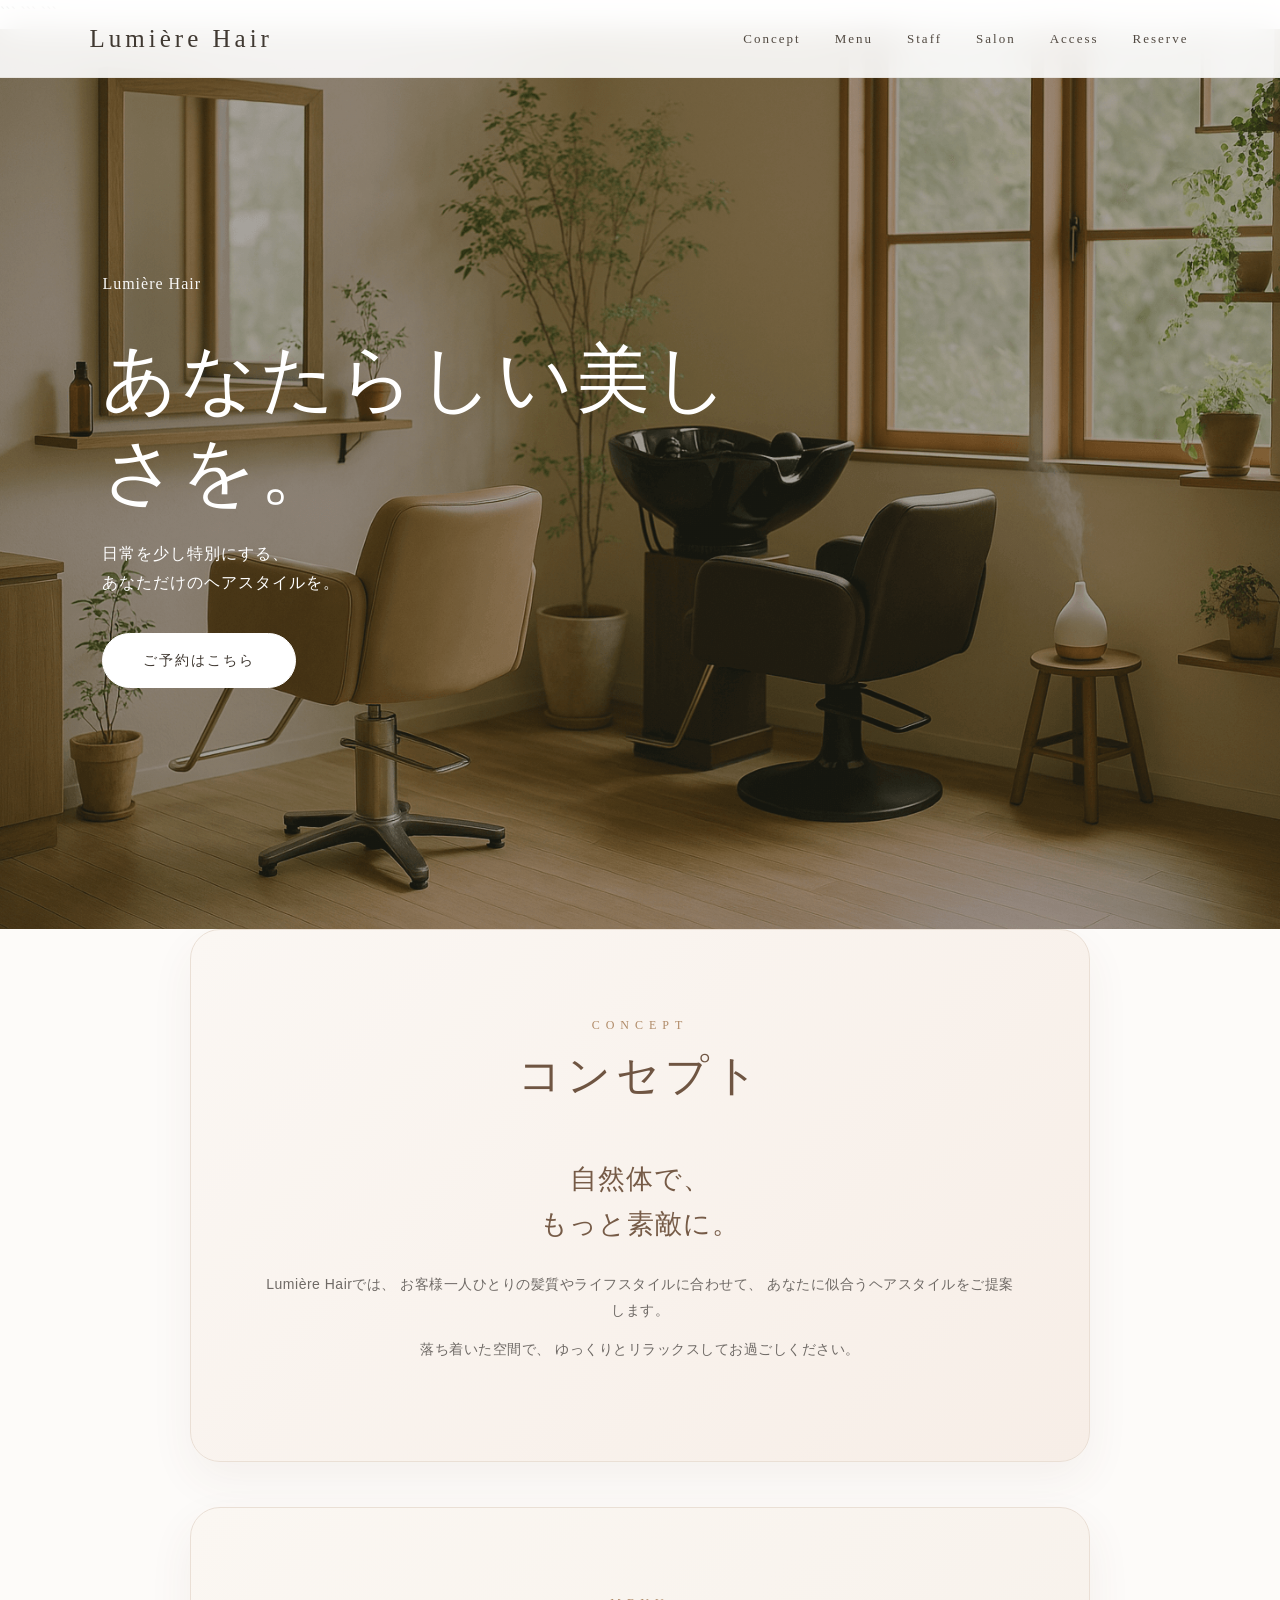
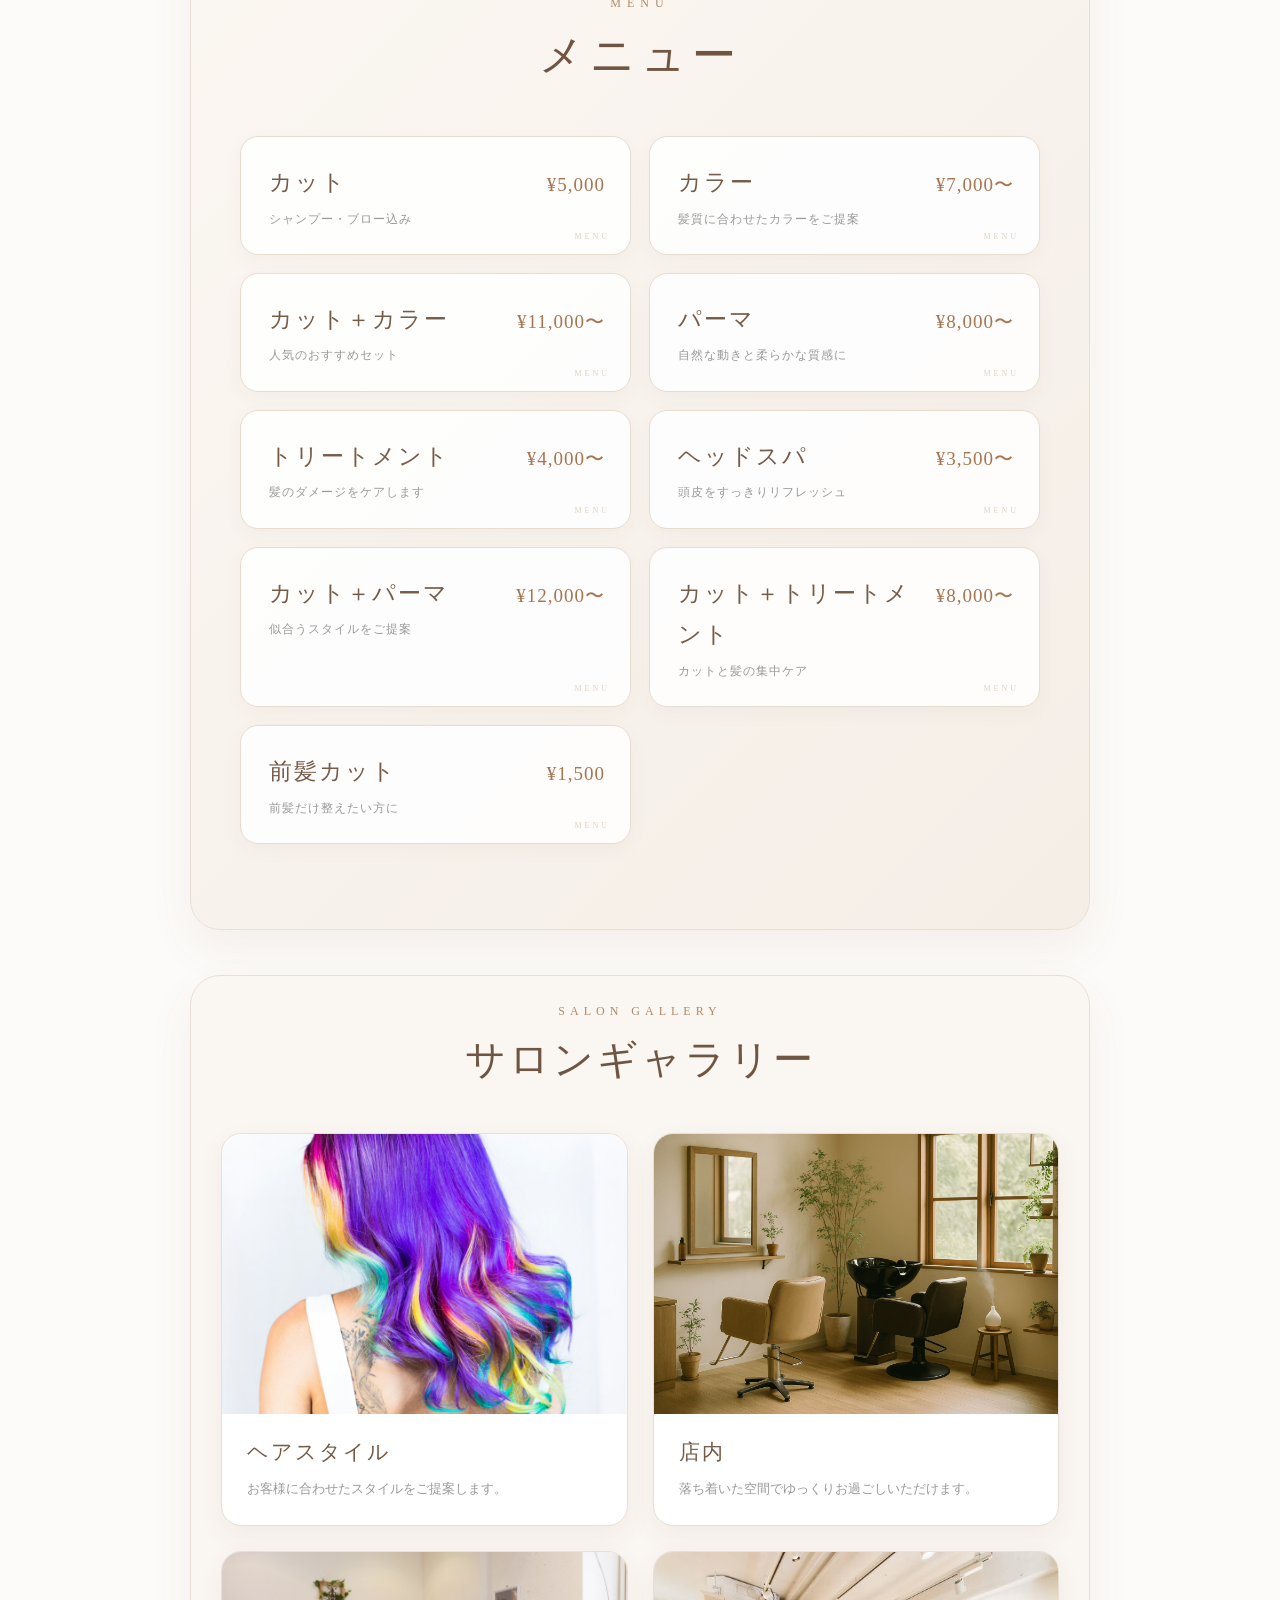
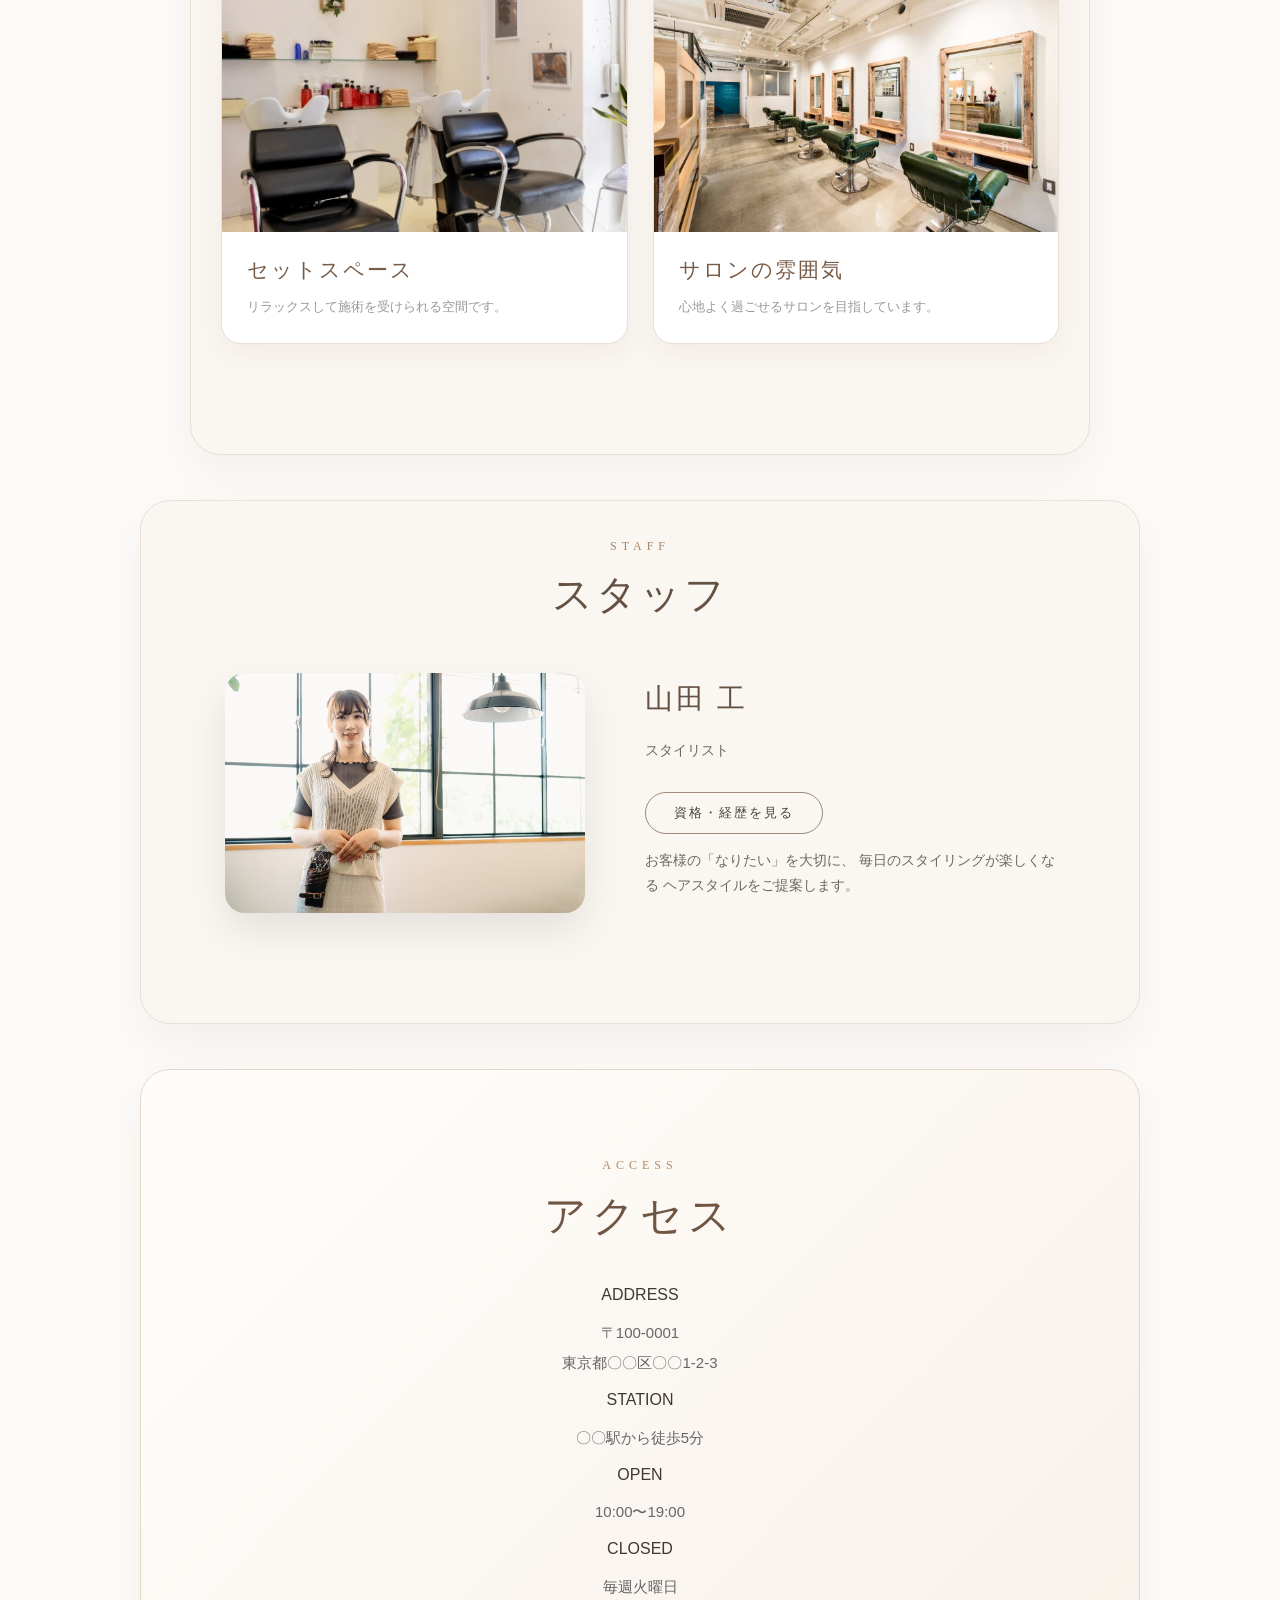
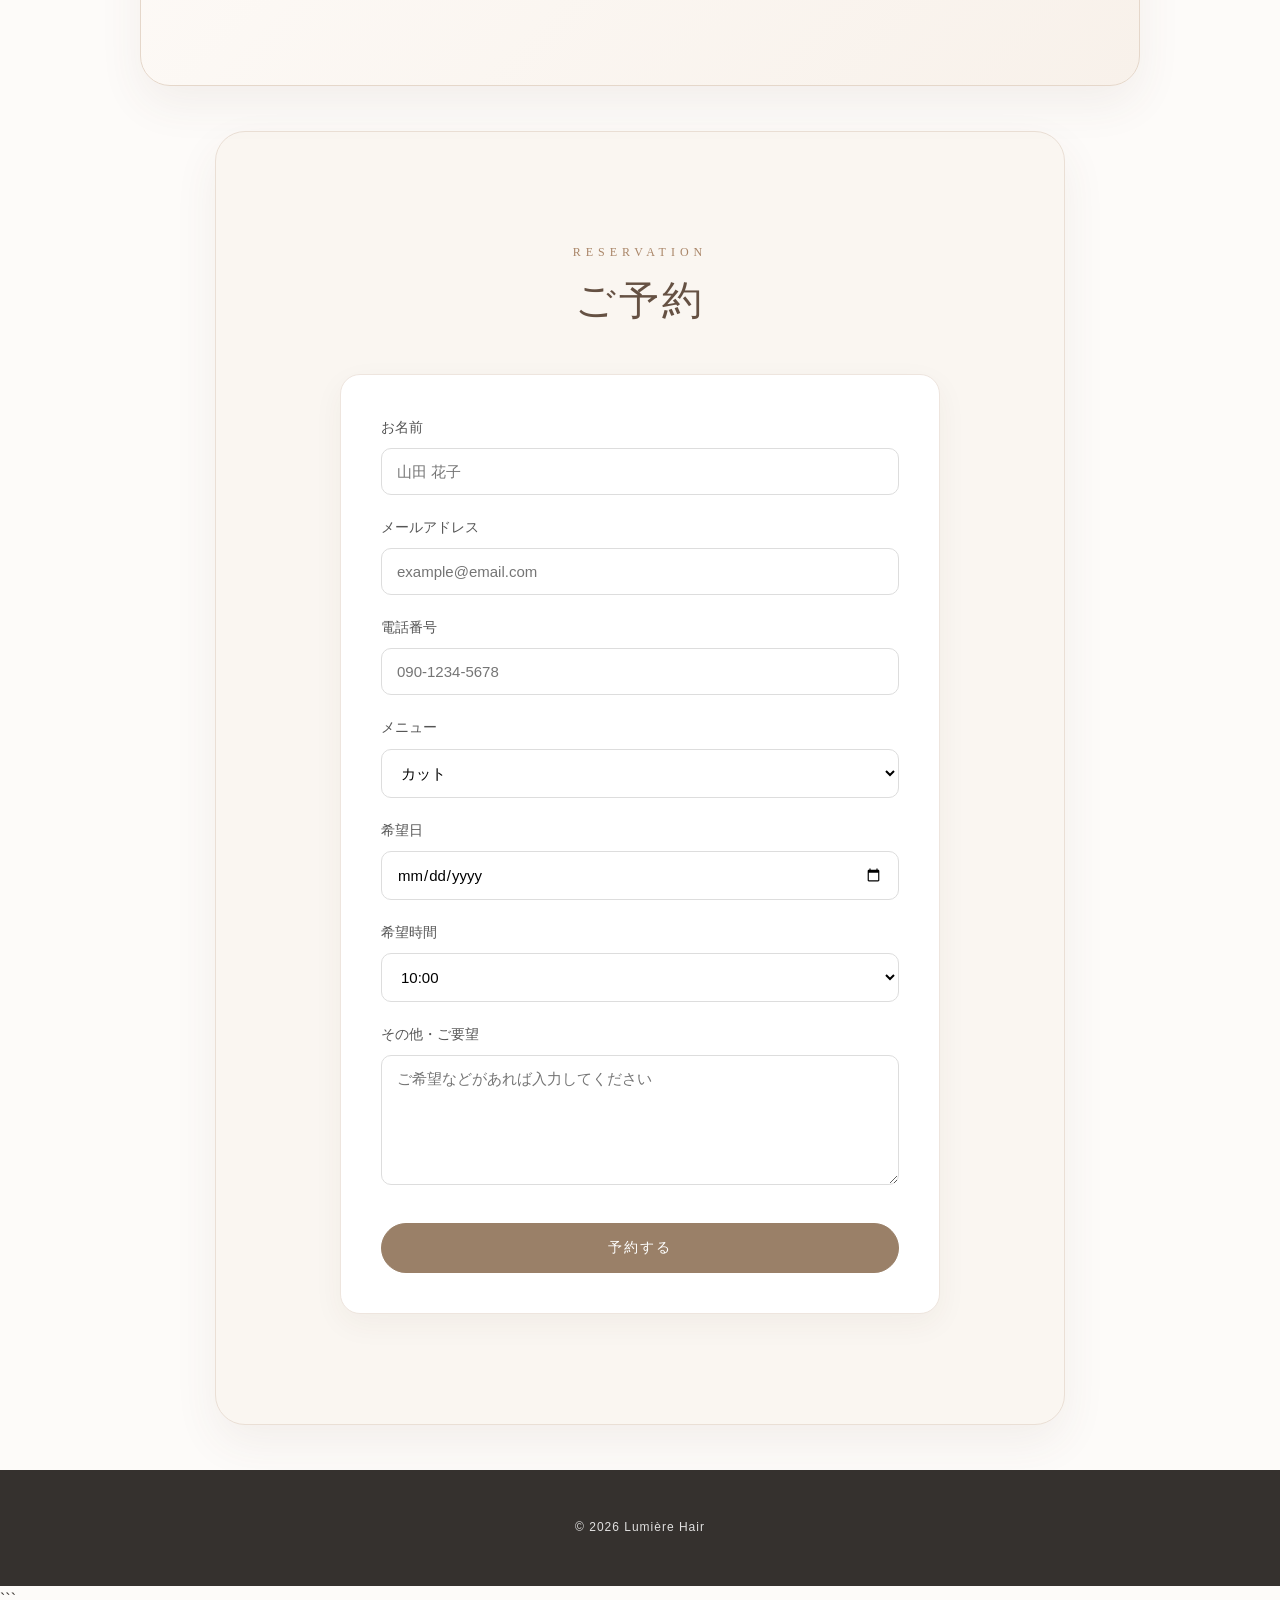
==== index.html @ 6dbfe3de "Add files via upload" ====
<!DOCTYPE html>

<html lang="ja">

<head>
    <meta charset="UTF-8">
    <meta name="viewport" content="width=device-width, initial-scale=1.0">

```
<title>Lumière Hair｜美容室</title>

<link rel="stylesheet" href="style.css">
```

</head>

<body>

```
<!-- =========================
     ヘッダー
========================= -->

<header>

    <div class="logo">
        Lumière Hair
    </div>

    <nav>
        <a href="#concept">Concept</a>
        <a href="#menu">Menu</a>
        <a href="#staff">Staff</a>
        <a href="#salon-gallery">Salon</a>
        <a href="#access">Access</a>
        <a href="#reserve">Reserve</a>
    </nav>

</header>


<!-- =========================
     トップ
========================= -->

<section class="hero">

    <div class="hero-text">

        <p class="hero-subtitle">
            Lumière Hair
        </p>

        <h1>
            あなたらしい美しさを。
        </h1>

        <p>
            日常を少し特別にする、<br>
            あなただけのヘアスタイルを。
        </p>

        <a href="#reserve" class="button">
            ご予約はこちら
        </a>

    </div>

</section>


<!-- =========================
     コンセプト
========================= -->

<section id="concept" class="section concept-section">

    <p class="sub-title">
        CONCEPT
    </p>

    <h2>
        コンセプト
    </h2>

    <div class="concept-text">

        <h3>
            自然体で、<br>
            もっと素敵に。
        </h3>

        <p>
            Lumière Hairでは、
            お客様一人ひとりの髪質やライフスタイルに合わせて、
            あなたに似合うヘアスタイルをご提案します。
        </p>

        <p>
            落ち着いた空間で、
            ゆっくりとリラックスしてお過ごしください。
        </p>

    </div>

</section>


<!-- =========================
     MENU
========================= -->

<section id="menu" class="section menu-section">

    <p class="sub-title">
        MENU
    </p>

    <h2>
        メニュー
    </h2>

    <div class="menu-list">

        <div class="menu-item">
            <h3>カット</h3>
            <p>シャンプー・ブロー込み</p>
            <strong>¥5,000</strong>
        </div>

        <div class="menu-item">
            <h3>カラー</h3>
            <p>髪質に合わせたカラーをご提案</p>
            <strong>¥7,000〜</strong>
        </div>

        <div class="menu-item">
            <h3>カット＋カラー</h3>
            <p>人気のおすすめセット</p>
            <strong>¥11,000〜</strong>
        </div>

        <div class="menu-item">
            <h3>パーマ</h3>
            <p>自然な動きと柔らかな質感に</p>
            <strong>¥8,000〜</strong>
        </div>

        <div class="menu-item">
            <h3>トリートメント</h3>
            <p>髪のダメージをケアします</p>
            <strong>¥4,000〜</strong>
        </div>

        <div class="menu-item">
            <h3>ヘッドスパ</h3>
            <p>頭皮をすっきりリフレッシュ</p>
            <strong>¥3,500〜</strong>
        </div>

        <div class="menu-item">
            <h3>カット＋パーマ</h3>
            <p>似合うスタイルをご提案</p>
            <strong>¥12,000〜</strong>
        </div>

        <div class="menu-item">
            <h3>カット＋トリートメント</h3>
            <p>カットと髪の集中ケア</p>
            <strong>¥8,000〜</strong>
        </div>

        <div class="menu-item">
            <h3>前髪カット</h3>
            <p>前髪だけ整えたい方に</p>
            <strong>¥1,500</strong>
        </div>

    </div>

</section>


<!-- =========================
     サロンギャラリー
========================= -->

<section id="salon-gallery" class="section salon-gallery">

    <p class="sub-title">
        SALON GALLERY
    </p>

    <h2>
        サロンギャラリー
    </h2>

    <div class="salon-gallery-list">

        <div class="salon-gallery-item">

            <img
                src="hairstyle.jpg"
                alt="ヘアスタイル"
            >

            <h3>
                ヘアスタイル
            </h3>

            <p>
                お客様に合わせたスタイルをご提案します。
            </p>

        </div>


        <div class="salon-gallery-item">

            <img
                src="salon.jpg"
                alt="美容室の店内"
            >

            <h3>
                店内
            </h3>

            <p>
                落ち着いた空間でゆっくりお過ごしいただけます。
            </p>

        </div>


        <div class="salon-gallery-item">

            <img
                src="setspace.jpg"
                alt="セットスペース"
            >

            <h3>
                セットスペース
            </h3>

            <p>
                リラックスして施術を受けられる空間です。
            </p>

        </div>


        <div class="salon-gallery-item">

            <img
                src="atmosphere.jpg"
                alt="サロンの雰囲気"
            >

            <h3>
                サロンの雰囲気
            </h3>

            <p>
                心地よく過ごせるサロンを目指しています。
            </p>

        </div>

    </div>

</section>


<!-- =========================
     スタッフ
========================= -->

<section id="staff" class="section">

    <p class="sub-title">
        STAFF
    </p>

    <h2>
        スタッフ
    </h2>

    <div class="staff">

        <div class="staff-image">

            <img
                src="staff.jpg"
                alt="スタイリスト 山田 工"
            >

        </div>


        <div class="staff-info">

            <h3>
                山田 工
            </h3>

            <p>
                スタイリスト
            </p>

            <button
                type="button"
                onclick="showStaff()"
            >
                資格・経歴を見る
            </button>

            <p
                id="staff-message"
                style="display: none;"
            >
                美容師免許　2018年取得<br>
                ヘアカラーリスト資格　2020年取得<br>
                ヘアケアマイスター　2021年取得
            </p>

            <p>
                お客様の「なりたい」を大切に、
                毎日のスタイリングが楽しくなる
                ヘアスタイルをご提案します。
            </p>

        </div>

    </div>

</section>


<!-- =========================
     ACCESS
========================= -->

<section id="access" class="section access">

    <p class="sub-title">
        ACCESS
    </p>

    <h2>
        アクセス
    </h2>

    <div class="access-info">

        <div class="access-item">

            <span>
                ADDRESS
            </span>

            <p>
                〒100-0001<br>
                東京都〇〇区〇〇1-2-3
            </p>

        </div>


        <div class="access-item">

            <span>
                STATION
            </span>

            <p>
                〇〇駅から徒歩5分
            </p>

        </div>


        <div class="access-item">

            <span>
                OPEN
            </span>

            <p>
                10:00〜19:00
            </p>

        </div>


        <div class="access-item">

            <span>
                CLOSED
            </span>

            <p>
                毎週火曜日
            </p>

        </div>

    </div>

</section>


<!-- =========================
     予約フォーム
========================= -->

<section id="reserve" class="section reserve">

    <p class="sub-title">
        RESERVATION
    </p>

    <h2>
        ご予約
    </h2>


  <form
    class="reservation-form"
    action="https://formspree.io/f/xnpnyenl"
    method="POST"
>
<input type="hidden" name="_next" value="http://127.0.0.1:5500/thanks.html">
        <label>
            お名前

            <input
                type="text"
                id="name"
                name="name"
                placeholder="山田 花子"
            >

        </label>


        <label>
            メールアドレス

            <input
                type="email"
                name="email"
                placeholder="example@email.com"
            >

        </label>


        <label>
            電話番号

            <input
                type="tel"
                name="tel"
                placeholder="090-1234-5678"
            >

        </label>


        <label>
            メニュー

            <select
                id="reservation-menu"
                name="menu"
            >

                <option>カット</option>
                <option>カラー</option>
                <option>カット＋カラー</option>
                <option>パーマ</option>
                <option>トリートメント</option>
                <option>ヘッドスパ</option>
                <option>カット＋パーマ</option>
                <option>カット＋トリートメント</option>
                <option>前髪カット</option>

            </select>

        </label>


        <label>
            希望日

            <input
                type="date"
                id="date"
                name="date"
            >

        </label>


        <label>
            希望時間

            <select name="time">

                <option>10:00</option>
                <option>11:00</option>
                <option>12:00</option>
                <option>13:00</option>
                <option>14:00</option>
                <option>15:00</option>
                <option>16:00</option>
                <option>17:00</option>
                <option>18:00</option>

            </select>

        </label>


        <label>
            その他・ご要望

            <textarea
                name="message"
                placeholder="ご希望などがあれば入力してください"
            ></textarea>

        </label>


       <button type="submit">
    予約する
</button>
    </form>

</section>


<!-- =========================
     フッター
========================= -->

<footer>

    <p>
        © 2026 Lumière Hair
    </p>

</footer>


<!-- =========================
     JavaScript
========================= -->

<script>

    
    }


    function showStaff() {

        document.getElementById("staff-message").style.display = "block";

    }

</script>
```

</body>
</html>
---- style.css ----
/* =========================
   全体
========================= */

* {
    box-sizing: border-box;
}

html {
    scroll-behavior: smooth;
}

body {
    margin: 0;
    font-family: "Noto Sans JP", sans-serif;
    color: #3f3935;
    background: #fdfbf9;
    line-height: 1.8;
}

img {
    max-width: 100%;
}

a {
    color: inherit;
}


/* =========================
   ヘッダー
========================= */

header {
    position: fixed;
    top: 0;
    left: 0;
    width: 100%;
    height: 78px;
    display: flex;
    justify-content: space-between;
    align-items: center;
    padding: 0 7%;
    background: rgba(255, 255, 255, 0.90);
    backdrop-filter: blur(16px);
    -webkit-backdrop-filter: blur(16px);
    border-bottom: 1px solid rgba(120, 90, 60, 0.08);
    z-index: 100;
    transition: background 0.3s ease;
}

.logo {
    font-family: serif;
    font-size: 25px;
    letter-spacing: 4px;
    color: #403932;
}

nav {
    display: flex;
    align-items: center;
    gap: 30px;
    position: absolute;
    right: 7%;
    top: 50%;
    transform: translateY(-50%);
    white-space: nowrap;
}

nav a {
    position: relative;
    padding: 8px 2px;
    color: #514941;
    text-decoration: none;
    font-family: serif;
    font-size: 13px;
    letter-spacing: 2px;
    transition: color 0.3s ease, transform 0.3s ease;
}

nav a::after {
    content: "";
    position: absolute;
    left: 50%;
    bottom: 0;
    width: 0;
    height: 1px;
    background: #b08b68;
    transform: translateX(-50%);
    transition: width 0.3s ease;
}

nav a:hover {
    color: #a87550;
}

nav a:hover::after {
    width: 100%;
}


/* =========================
   トップ
========================= */

.hero {
    position: relative;
    min-height: 100vh;
    display: flex;
    align-items: center;
    padding: 0 8%;
    background:
        linear-gradient(
            rgba(40, 35, 30, 0.40),
            rgba(40, 35, 30, 0.40)
        ),
        url("salon.jpg") center / cover no-repeat;
}

.hero-text {
    position: relative;
    z-index: 2;
    max-width: 680px;
    color: #fff;
    animation: heroFade 1.2s ease both;
}

.hero-subtitle {
    margin: 0 0 18px;
    color: #fff;
    font-family: serif;
    font-size: 25px;
    letter-spacing: 8px;
    opacity: 0.95;
}

.hero-text h1 {
    margin: 0 0 22px;
    color: #fff;
    font-family: serif;
    font-size: clamp(42px, 6vw, 74px);
    font-weight: normal;
    line-height: 1.25;
    letter-spacing: 3px;
}

.hero-text p {
    margin: 0 0 35px;
    color: #fff;
    font-size: 16px;
    letter-spacing: 1px;
}


/* =========================
   トップ表示アニメーション
========================= */

@keyframes heroFade {
    from {
        opacity: 0;
        transform: translateY(25px);
    }
    to {
        opacity: 1;
        transform: translateY(0);
    }
}


/* =========================
   ボタン
========================= */

.button {
    display: inline-block;
    padding: 14px 40px;
    background: #fff;
    color: #403932;
    border: 1px solid #fff;
    border-radius: 50px;
    text-decoration: none;
    font-size: 14px;
    letter-spacing: 2px;
    transition: background 0.3s ease, color 0.3s ease, transform 0.3s ease, box-shadow 0.3s ease;
}

.button:hover {
    background: transparent;
    color: #fff;
    transform: translateY(-3px);
    box-shadow: 0 10px 25px rgba(0, 0, 0, 0.12);
}


/* =========================
   セクション共通
========================= */

.section {
    width: calc(100% - 80px);
    max-width: 1000px;
    margin: 0 auto;
    padding: 110px 30px;
    text-align: center;
}

.sub-title {
    margin: 0 0 9px;
    color: #a98567;
    font-family: serif;
    font-size: 12px;
    letter-spacing: 5px;
    text-transform: uppercase;
}

.section h2 {
    margin: 0 0 40px;
    color: #655143;
    font-family: serif;
    font-size: 40px;
    font-weight: normal;
    letter-spacing: 3px;
    line-height: 1.4;
}


/* =========================
   コンセプト
========================= */

.concept-section {
    max-width: 900px;
    padding: 85px 50px;
    margin-bottom: 45px;
    background: linear-gradient(135deg, #fbf7f3, #f7eee7);
    border: 1px solid #eadfd5;
    border-radius: 30px;
    box-shadow: 0 18px 45px rgba(100, 75, 50, 0.06);
}

.concept-section .sub-title {
    color: #b08b68;
    font-size: 12px;
    letter-spacing: 6px;
    margin-bottom: 10px;
}

.concept-section h2 {
    margin: 0 0 50px;
    color: #6f5542;
    font-family: serif;
    font-size: 43px;
    font-weight: normal;
    letter-spacing: 5px;
}

.concept-text {
    max-width: 760px;
    margin: 0 auto;
    text-align: center;
}

.concept-text h3 {
    margin: 0 0 24px;
    color: #765b47;
    font-family: serif;
    font-size: 27px;
    font-weight: normal;
    letter-spacing: 1px;
    line-height: 1.7;
}

.concept-text p {
    margin: 0 0 14px;
    color: #6f6a66;
    font-size: 14px;
    letter-spacing: 0.5px;
}


/* =========================
   MENU
========================= */

.menu-section {
    max-width: 900px;
    padding: 85px 45px;
    margin-bottom: 45px;
    background: linear-gradient(135deg, #fbf7f2, #f5eee7);
    border: 1px solid #eadfd5;
    border-radius: 30px;
    box-shadow: 0 18px 45px rgba(100, 75, 50, 0.07);
}

.menu-section .sub-title {
    color: #b08b68;
    font-size: 12px;
    letter-spacing: 6px;
    margin-bottom: 10px;
}

.menu-section h2 {
    margin: 0 0 50px;
    color: #6f5542;
    font-family: serif;
    font-size: 44px;
    font-weight: normal;
    letter-spacing: 6px;
}


/* =========================
   MENU一覧（共通 2列構成）
========================= */

.menu-list {
    max-width: 800px;
    margin: 0 auto;
    display: grid;
    grid-template-columns: repeat(2, 1fr);
    gap: 18px;
}


/* =========================
   MENUカード（共通配置）
========================= */

.menu-item {
    position: relative;
    min-height: 110px;
    padding: 25px 105px 24px 28px;
    background: rgba(255, 255, 255, 0.88);
    border: 1px solid #e8dbcf;
    border-radius: 18px;
    overflow: hidden;
    text-align: left;
    box-shadow: 0 6px 20px rgba(100, 75, 50, 0.04);
    transition: transform 0.35s ease, box-shadow 0.35s ease, border-color 0.35s ease;
}

.menu-item::before {
    content: "";
    position: absolute;
    left: 0;
    top: 0;
    width: 4px;
    height: 100%;
    background: #c29a6c;
    transform: scaleY(0);
    transform-origin: bottom;
    transition: transform 0.35s ease;
}

.menu-item::after {
    content: "MENU";
    position: absolute;
    right: 20px;
    bottom: 10px;
    color: #cbb6a2;
    font-family: serif;
    font-size: 8px;
    letter-spacing: 3px;
    opacity: 0.6;
}

.menu-item:hover {
    transform: translateY(-5px);
    border-color: #d6b897;
    box-shadow: 0 15px 35px rgba(100, 75, 50, 0.11);
}

.menu-item:hover::before {
    transform: scaleY(1);
}

.menu-item h3 {
    margin: 0 0 5px;
    color: #765b47;
    font-family: serif;
    font-size: 23px;
    font-weight: normal;
    letter-spacing: 2px;
}

.menu-item p {
    margin: 0;
    color: #999;
    font-size: 12px;
    letter-spacing: 1px;
}

.menu-item strong {
    position: absolute;
    right: 25px;
    top: 31px;
    color: #a87550;
    font-family: serif;
    font-size: 19px;
    font-weight: normal;
    letter-spacing: 1px;
}


/* =========================
   スタッフ
========================= */

#staff {
    padding-top: 35px;
    margin-bottom: 45px;
    background: #faf6f1;
    border: 1px solid #eadfd5;
    border-radius: 30px;
    box-shadow: 0 18px 45px rgba(100, 75, 50, 0.07);
}

.staff {
    display: flex;
    align-items: center;
    gap: 60px;
    max-width: 900px;
    margin: 50px auto 0;
    padding: 0 35px;
    text-align: left;
}

.staff-image {
    width: 360px;
    flex-shrink: 0;
    overflow: hidden;
    background: #f5f2ef;
    border-radius: 20px;
    box-shadow: 0 18px 40px rgba(0, 0, 0, 0.09);
}

.staff-image img {
    display: block;
    width: 100%;
    height: auto;
    transition: transform 0.6s ease;
}

.staff-image:hover img {
    transform: scale(1.05);
}

.staff-info {
    flex: 1;
}

.staff-info h3 {
    margin: 0 0 10px;
    color: #655143;
    font-family: serif;
    font-size: 28px;
    font-weight: normal;
    letter-spacing: 3px;
}

.staff-info p {
    color: #6d6864;
    font-size: 14px;
}

.staff button {
    margin-top: 15px;
    padding: 11px 28px;
    background: transparent;
    color: #4a433e;
    border: 1px solid #9c8b7c;
    border-radius: 50px;
    cursor: pointer;
    letter-spacing: 2px;
    transition: background 0.3s ease, color 0.3s ease, transform 0.3s ease;
}

.staff button:hover {
    background: #4a433e;
    color: #fff;
    transform: translateY(-2px);
}


/* =========================
   サロンギャラリー
========================= */

.salon-gallery {
    max-width: 900px;
    padding-top: 25px;
    margin-bottom: 45px;
    background: #faf6f1;
    border: 1px solid #eadfd5;
    border-radius: 30px;
    box-shadow: 0 18px 45px rgba(100, 75, 50, 0.07);
}

.salon-gallery .sub-title {
    color: #b08b68;
    letter-spacing: 5px;
}

.salon-gallery h2 {
    color: #6f5542;
    margin-bottom: 45px;
}

.salon-gallery-list {
    display: grid;
    grid-template-columns: repeat(2, 1fr);
    gap: 25px;
}

.salon-gallery-item {
    overflow: hidden;
    background: #fff;
    border: 1px solid #eadfd5;
    border-radius: 20px;
    box-shadow: 0 10px 28px rgba(100, 75, 50, 0.06);
    text-align: left;
    transition: transform 0.35s ease, box-shadow 0.35s ease;
}

.salon-gallery-item:hover {
    transform: translateY(-5px);
    box-shadow: 0 18px 40px rgba(100, 75, 50, 0.13);
}

.salon-gallery-item img {
    display: block;
    width: 100%;
    height: 280px;
    object-fit: cover;
    transition: transform 0.6s ease;
}

.salon-gallery-item:hover img {
    transform: scale(1.05);
}

.salon-gallery-item h3 {
    margin: 20px 25px 5px;
    color: #765b47;
    font-family: serif;
    font-size: 21px;
    font-weight: normal;
    letter-spacing: 2px;
}

.salon-gallery-item p {
    margin: 0 25px 25px;
    color: #999;
    font-size: 13px;
}


/* =========================
   ギャラリー
========================= */

.gallery-section {
    max-width: 900px;
}

.gallery {
    display: grid;
    grid-template-columns: repeat(2, 1fr);
    gap: 25px;
    margin-top: 45px;
}

.gallery-item {
    overflow: hidden;
    background: #faf8f5;
    border-radius: 18px;
    box-shadow: 0 8px 25px rgba(100, 75, 50, 0.06);
}

.gallery-item img {
    display: block;
    width: 100%;
    height: 280px;
    object-fit: cover;
    transition: transform 0.5s ease;
}

.gallery-item:hover img {
    transform: scale(1.04);
}

.gallery-item p {
    margin: 0;
    padding: 15px;
    color: #666;
    font-size: 13px;
    letter-spacing: 2px;
}


/* =========================
   予約
========================= */

.reserve {
    max-width: 850px;
    margin-bottom: 45px;
    background: #faf6f1;
    border: 1px solid #eadfd5;
    border-radius: 30px;
    box-shadow: 0 18px 45px rgba(100, 75, 50, 0.07);
}

.reservation-form {
    max-width: 600px;
    margin: 45px auto 0;
    padding: 40px;
    background: #fff;
    border: 1px solid #eee5de;
    border-radius: 20px;
    text-align: left;
    box-shadow: 0 10px 30px rgba(80, 60, 40, 0.05);
}

.reservation-form label {
    display: block;
    margin-bottom: 20px;
    color: #555;
    font-size: 14px;
}

.reservation-form input,
.reservation-form select,
.reservation-form textarea {
    width: 100%;
    margin-top: 8px;
    padding: 14px 15px;
    background: #fff;
    border: 1px solid #ddd;
    border-radius: 10px;
    outline: none;
    font-family: inherit;
    font-size: 15px;
    transition: border-color 0.3s ease, box-shadow 0.3s ease;
}

.reservation-form input:focus,
.reservation-form select:focus,
.reservation-form textarea:focus {
    border-color: #a98a70;
    box-shadow: 0 0 0 3px rgba(169, 138, 112, 0.10);
}

.reservation-form textarea {
    height: 130px;
    resize: vertical;
}

.reservation-form button {
    display: block;
    width: 100%;
    margin-top: 30px;
    padding: 15px;
    background: #9a8068;
    color: #fff;
    border: 1px solid #9a8068;
    border-radius: 50px;
    cursor: pointer;
    font-size: 14px;
    letter-spacing: 2px;
    transition: background 0.3s ease, transform 0.3s ease, box-shadow 0.3s ease;
}

.reservation-form button:hover {
    background: #806a56;
    transform: translateY(-2px);
    box-shadow: 0 8px 20px rgba(100, 75, 50, 0.15);
}


/* =========================
   ACCESS
========================= */

.access {
    max-width: 1000px;
    padding: 75px 50px;
    margin-bottom: 45px;
    position: relative;
    overflow: hidden;
    background: linear-gradient(135deg, #fffdfb, #f8f1ea);
    border: 1px solid #e5d7ca;
    border-radius: 30px;
    box-shadow: 0 18px 45px rgba(100, 75, 50, 0.07);
}

.access .sub-title {
    color: #b08b68;
    font-family: serif;
    font-size: 12px;
    letter-spacing: 5px;
    margin-bottom: 10px;
}

.access h2 {
    margin-bottom: 35px;
    color: #6f5542;
    font-family: serif;
    font-size: 42px;
    font-weight: normal;
    letter-spacing: 5px;
}

.access p {
    margin: 8px 0;
    color: #666;
    font-size: 15px;
    line-height: 2;
}

.business-hours {
    margin-top: 30px;
    padding: 20px 30px;
    background: rgba(255, 255, 255, 0.72);
    border: 1px solid #eadfd5;
    border-radius: 18px;
    color: #777;
    letter-spacing: 1px;
}


/* =========================
   フッター
========================= */

footer {
    padding: 35px 20px;
    background: #35312e;
    color: rgba(255, 255, 255, 0.85);
    text-align: center;
    font-size: 12px;
    letter-spacing: 1px;
}


/* =========================
   スマホ（PC完全共通デザイン＋最適化）
========================= */

@media (max-width: 700px) {

    /* ヘッダー */
    header {
        height: auto;
        padding: 12px 20px 14px;
        flex-direction: column;
        gap: 8px;
        background: rgba(255, 255, 255, 0.92);
        backdrop-filter: blur(18px);
        -webkit-backdrop-filter: blur(18px);
    }

    .logo {
        font-size: 20px;
        letter-spacing: 3px;
    }

    nav {
        position: static;
        transform: none;
        gap: 12px;
        flex-wrap: wrap;
        justify-content: center;
    }

    nav a {
        font-size: 10.5px;
        letter-spacing: 1px;
        padding: 2px 4px;
    }

    /* トップ */
    .hero {
        min-height: 80vh;
        padding: 0 24px;
    }

    .hero-subtitle {
        font-size: 16px;
        letter-spacing: 4px;
    }

    .hero-text h1 {
        font-size: 36px;
        letter-spacing: 2px;
    }

    .hero-text p {
        font-size: 13.5px;
        line-height: 1.85;
    }

    .button {
        padding: 13px 32px;
        font-size: 13px;
    }

    /* セクション共通 */
    .section {
        width: 94%;
        padding: 65px 12px;
    }

    .section h2 {
        font-size: 28px;
        letter-spacing: 2px;
    }

    /* コンセプト */
    .concept-section {
        padding: 50px 18px;
        border-radius: 20px;
    }

    .concept-section h2 {
        font-size: 30px;
        margin-bottom: 30px;
    }

    .concept-text h3 {
        font-size: 20px;
        line-height: 1.65;
    }

    .concept-text p {
        font-size: 13px;
        line-height: 1.9;
    }

    /* MENU（PCと同じ2列・絶対配置カード構造） */
    .menu-section {
        padding: 50px 14px;
        border-radius: 20px;
    }

    .menu-section h2 {
        font-size: 32px;
        letter-spacing: 4px;
        margin-bottom: 35px;
    }

    .menu-list {
        display: grid;
        grid-template-columns: repeat(2, 1fr);
        gap: 10px;
    }

    .menu-item {
        position: relative;
        min-height: 95px;
        padding: 16px 10px 14px 14px;
        border-radius: 12px;
        background: rgba(255, 255, 255, 0.95);
    }

    .menu-item h3 {
        font-size: 14px;
        letter-spacing: 1px;
        margin-bottom: 4px;
    }

    .menu-item p {
        font-size: 10px;
        line-height: 1.35;
    }

    .menu-item strong {
        position: absolute;
        right: 10px;
        top: 17px;
        font-size: 13px;
        letter-spacing: 0;
    }

    .menu-item::after {
        right: 8px;
        bottom: 6px;
        font-size: 7px;
    }

    /* スタッフ */
    #staff {
        padding-top: 35px;
        border-radius: 20px;
    }

    .staff {
        flex-direction: column;
        gap: 24px;
        padding: 0 16px;
        text-align: center;
    }

    .staff-image {
        width: 100%;
        max-width: 300px;
        border-radius: 16px;
    }

    .staff-info h3 {
        font-size: 22px;
    }

    .staff-info p {
        font-size: 13px;
        line-height: 1.8;
    }

    /* サロンギャラリー & ギャラリー */
    .salon-gallery,
    .reserve,
    .access {
        border-radius: 20px;
    }

    .salon-gallery-list,
    .gallery {
        grid-template-columns: 1fr;
        gap: 16px;
    }

    .salon-gallery-item,
    .gallery-item {
        border-radius: 16px;
    }

    .salon-gallery-item img,
    .gallery-item img {
        height: 220px;
    }

    .salon-gallery-item h3 {
        font-size: 18px;
        margin: 16px 18px 4px;
    }

    .salon-gallery-item p {
        margin: 0 18px 18px;
        font-size: 12px;
    }

    /* 予約フォーム */
    .reservation-form {
        margin-top: 25px;
        padding: 24px 18px;
        border-radius: 16px;
    }

    .reservation-form input,
    .reservation-form select,
    .reservation-form textarea {
        font-size: 14px;
        padding: 12px;
        border-radius: 8px;
    }

    .reservation-form button {
        padding: 14px;
        font-size: 13.5px;
        border-radius: 30px;
    }

    /* ACCESS */
    .access {
        padding: 50px 20px;
    }

    .access h2 {
        font-size: 30px;
        letter-spacing: 3px;
    }

    .business-hours {
        padding: 16px;
        font-size: 12.5px;
        border-radius: 12px;
    }

    /* フッター */
    footer {
        padding: 28px 15px;
        font-size: 11px;
    }
}
/* =========================================================
   スマホ専用スタイル（画面幅 700px 以下）
   ※ PC版の見た目には一切影響しません
========================================================= */
@media (max-width: 700px) {

    /* --- 全体レイアウト --- */
    .container {
        padding: 30px 14px;
    }

    /* --- HEADER（ヘッダー） --- */
    header {
        margin-bottom: 35px;
    }

    .logo-sub {
        font-size: 10px;
        letter-spacing: 3px;
        margin-bottom: 8px;
    }

    header h1 {
        font-size: 28px;
        letter-spacing: 3px;
        line-height: 1.2;
    }

    /* --- 見出し共通 --- */
    .sub-title {
        font-size: 10px;
        letter-spacing: 4px;
        color: #b89370;
        margin-bottom: 4px;
    }

    h2 {
        font-size: 26px;
        letter-spacing: 3px;
        margin-bottom: 22px;
    }

    /* --- MENU SECTION（メニュー全体） --- */
    .menu-section {
        padding: 35px 14px;
        border-radius: 20px;
        background: linear-gradient(145deg, #ffffff, #f7f2ec);
        border: 1px solid rgba(214, 184, 151, 0.35);
        box-shadow: 0 10px 30px rgba(120, 90, 60, 0.05);
        margin-bottom: 40px;
    }

    /* スマホでも綺麗な2列グリッド */
    .menu-list {
        display: grid;
        grid-template-columns: repeat(2, 1fr);
        gap: 10px;
    }

    /* MENU CARD（カード個別） */
    .menu-item {
        position: relative;
        min-height: 105px;
        padding: 14px 10px;
        background: rgba(255, 255, 255, 0.9);
        backdrop-filter: blur(8px);
        -webkit-backdrop-filter: blur(8px);
        border: 1px solid rgba(232, 219, 207, 0.85);
        border-radius: 14px;
        box-shadow: 0 4px 12px rgba(120, 90, 60, 0.04);
        text-align: left;
        display: flex;
        flex-direction: column;
        justify-content: space-between;
    }

    /* 左側の上品なアクセントライン */
    .menu-item::before {
        content: "";
        position: absolute;
        left: 0;
        top: 15%;
        width: 3px;
        height: 70%;
        background: linear-gradient(to bottom, #d6b897, #c29a6c);
        border-radius: 0 2px 2px 0;
        opacity: 0.85;
    }

    /* メニュー名 */
    .menu-item h3 {
        font-size: 13px;
        font-weight: 500;
        letter-spacing: 0.3px;
        line-height: 1.35;
        margin: 0 0 3px 2px;
        padding-right: 0;
        color: #4a3b2c;
    }

    /* メニュー説明文 */
    .menu-item p {
        font-size: 9.5px;
        line-height: 1.3;
        color: #8a7e74;
        margin: 0 0 6px 2px;
    }

    /* 価格（右下に配置） */
    .menu-item strong {
        position: static;
        align-self: flex-end;
        font-size: 13.5px;
        font-weight: 600;
        color: #a87550;
        letter-spacing: 0.5px;
    }

    /* 装飾背景文字の非表示（すっきり化） */
    .menu-item::after {
        display: none;
    }

    /* --- ACCESS SECTION（アクセス全体） --- */
    .access {
        padding: 35px 16px;
        border-radius: 20px;
        background: linear-gradient(160deg, #ffffff 0%, #f9f4ef 100%);
        border: 1px solid rgba(229, 215, 202, 0.6);
        box-shadow: 0 10px 30px rgba(100, 75, 50, 0.04);
    }

    /* 住所・電話番号などテキスト */
    .access p {
        font-size: 13px;
        line-height: 1.8;
        color: #5a544f;
        margin: 5px 0;
    }

    /* 営業時間ボックス */
    .business-hours {
        margin-top: 20px;
        padding: 16px 14px;
        background: rgba(255, 255, 255, 0.85);
        backdrop-filter: blur(8px);
        -webkit-backdrop-filter: blur(8px);
        border: 1px solid rgba(234, 223, 213, 0.9);
        border-radius: 14px;
        color: #6e645d;
        font-size: 12px;
        line-height: 1.65;
        box-shadow: 0 3px 10px rgba(0, 0, 0, 0.02);
        display: block;
    }
}
/* =========================
   予約完了ページ
========================= */

.thanks-page {
    min-height: 100vh;
    display: flex;
    align-items: center;
    justify-content: center;
    padding: 30px 20px;

    background:
        linear-gradient(
            rgba(40, 35, 30, 0.35),
            rgba(40, 35, 30, 0.35)
        ),
        url("salon.jpg") center / cover no-repeat;
}

.thanks-box {
    width: 100%;
    max-width: 650px;
    padding: 70px 45px;

    text-align: center;

    background: rgba(255, 255, 255, 0.94);

    border: 1px solid rgba(255, 255, 255, 0.8);
    border-radius: 30px;

    box-shadow:
        0 20px 60px rgba(40, 30, 20, 0.18);

    backdrop-filter: blur(12px);
    -webkit-backdrop-filter: blur(12px);
}

.thanks-subtitle {
    margin: 0 0 15px;

    color: #b08b68;

    font-family: serif;
    font-size: 12px;

    letter-spacing: 5px;
}

.thanks-box h1 {
    margin: 0 0 28px;

    color: #655143;

    font-family: serif;
    font-size: 38px;
    font-weight: normal;

    letter-spacing: 4px;
    line-height: 1.6;
}

.thanks-text {
    margin: 0 0 35px;

    color: #6f6a66;

    font-size: 14px;
    line-height: 2;

    letter-spacing: 0.5px;
}

.thanks-button {
    display: inline-block;

    padding: 13px 35px;

    background: #9a8068;
    color: #fff;

    border: 1px solid #9a8068;
    border-radius: 50px;

    text-decoration: none;

    font-size: 13px;
    letter-spacing: 2px;

    transition:
        background 0.3s ease,
        transform 0.3s ease,
        box-shadow 0.3s ease;
}

.thanks-button:hover {
    background: #806a56;

    transform: translateY(-2px);

    box-shadow:
        0 8px 20px rgba(100, 75, 50, 0.15);
}
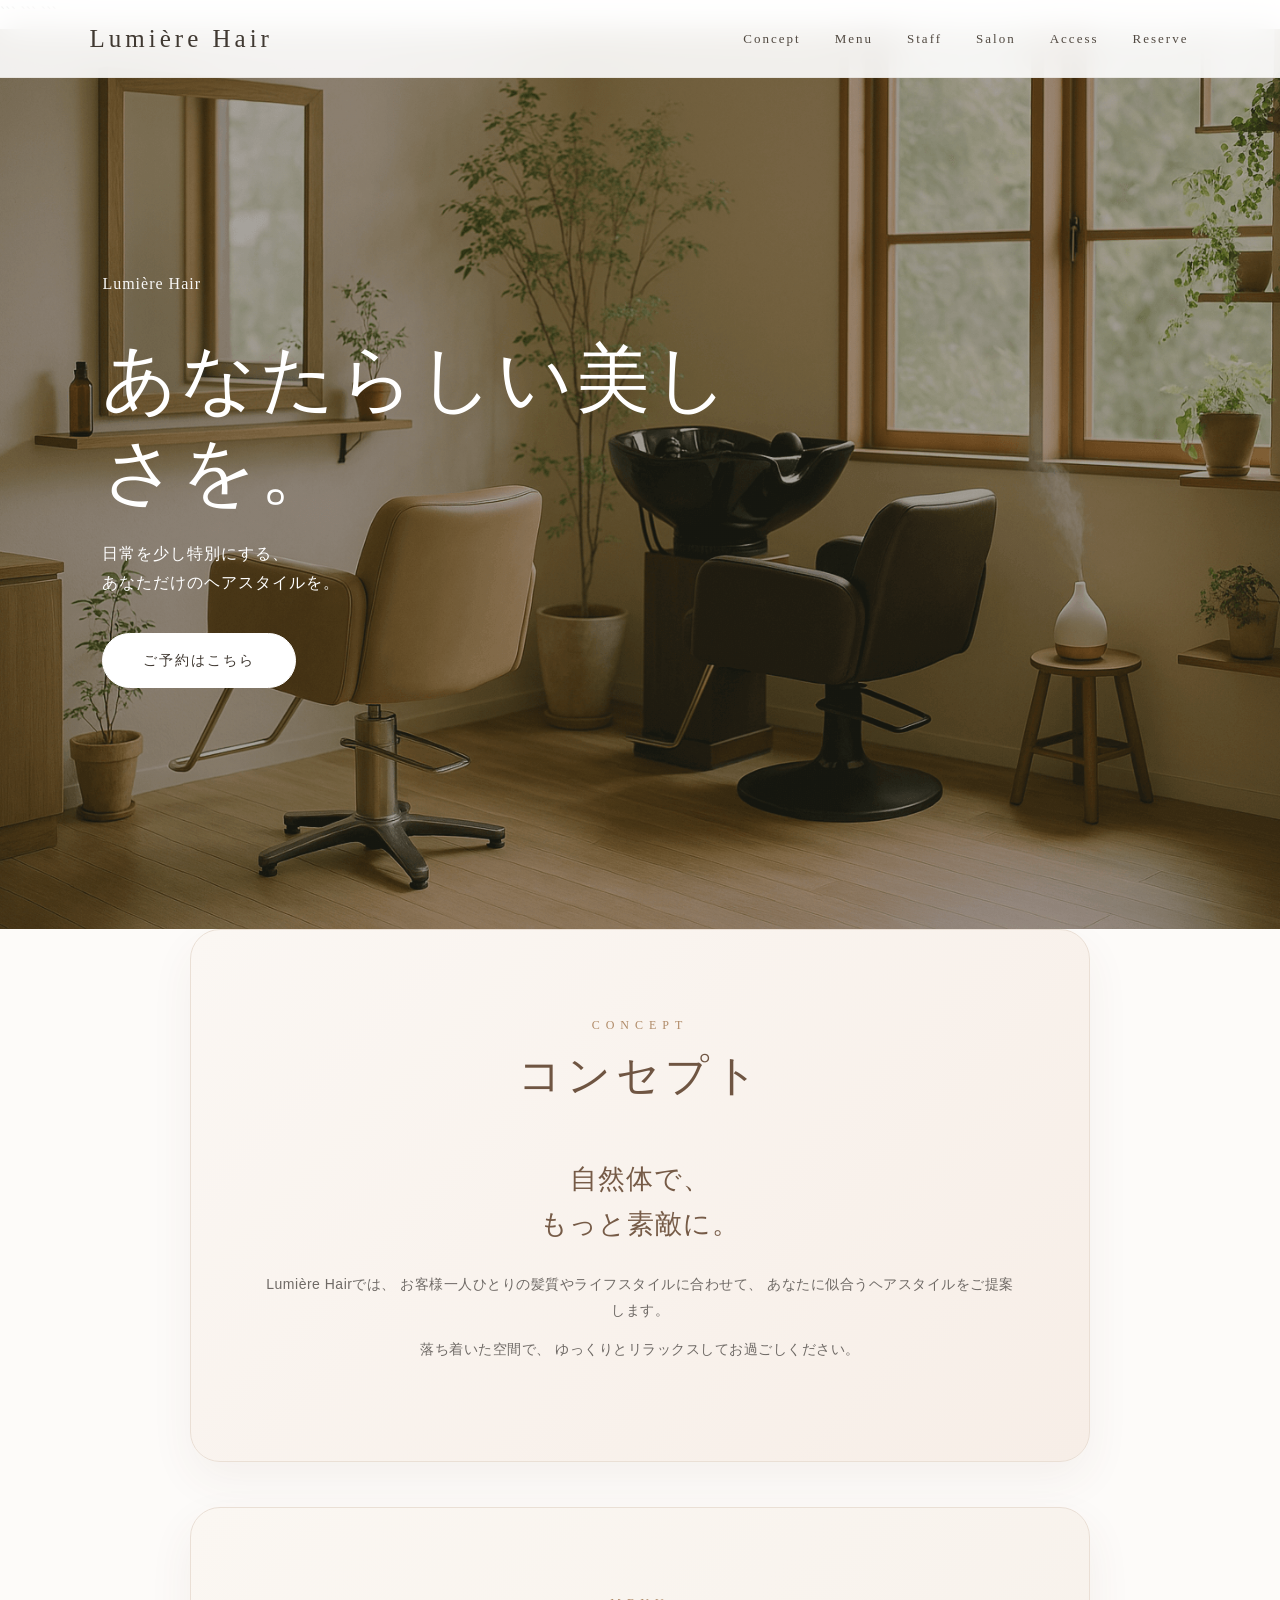
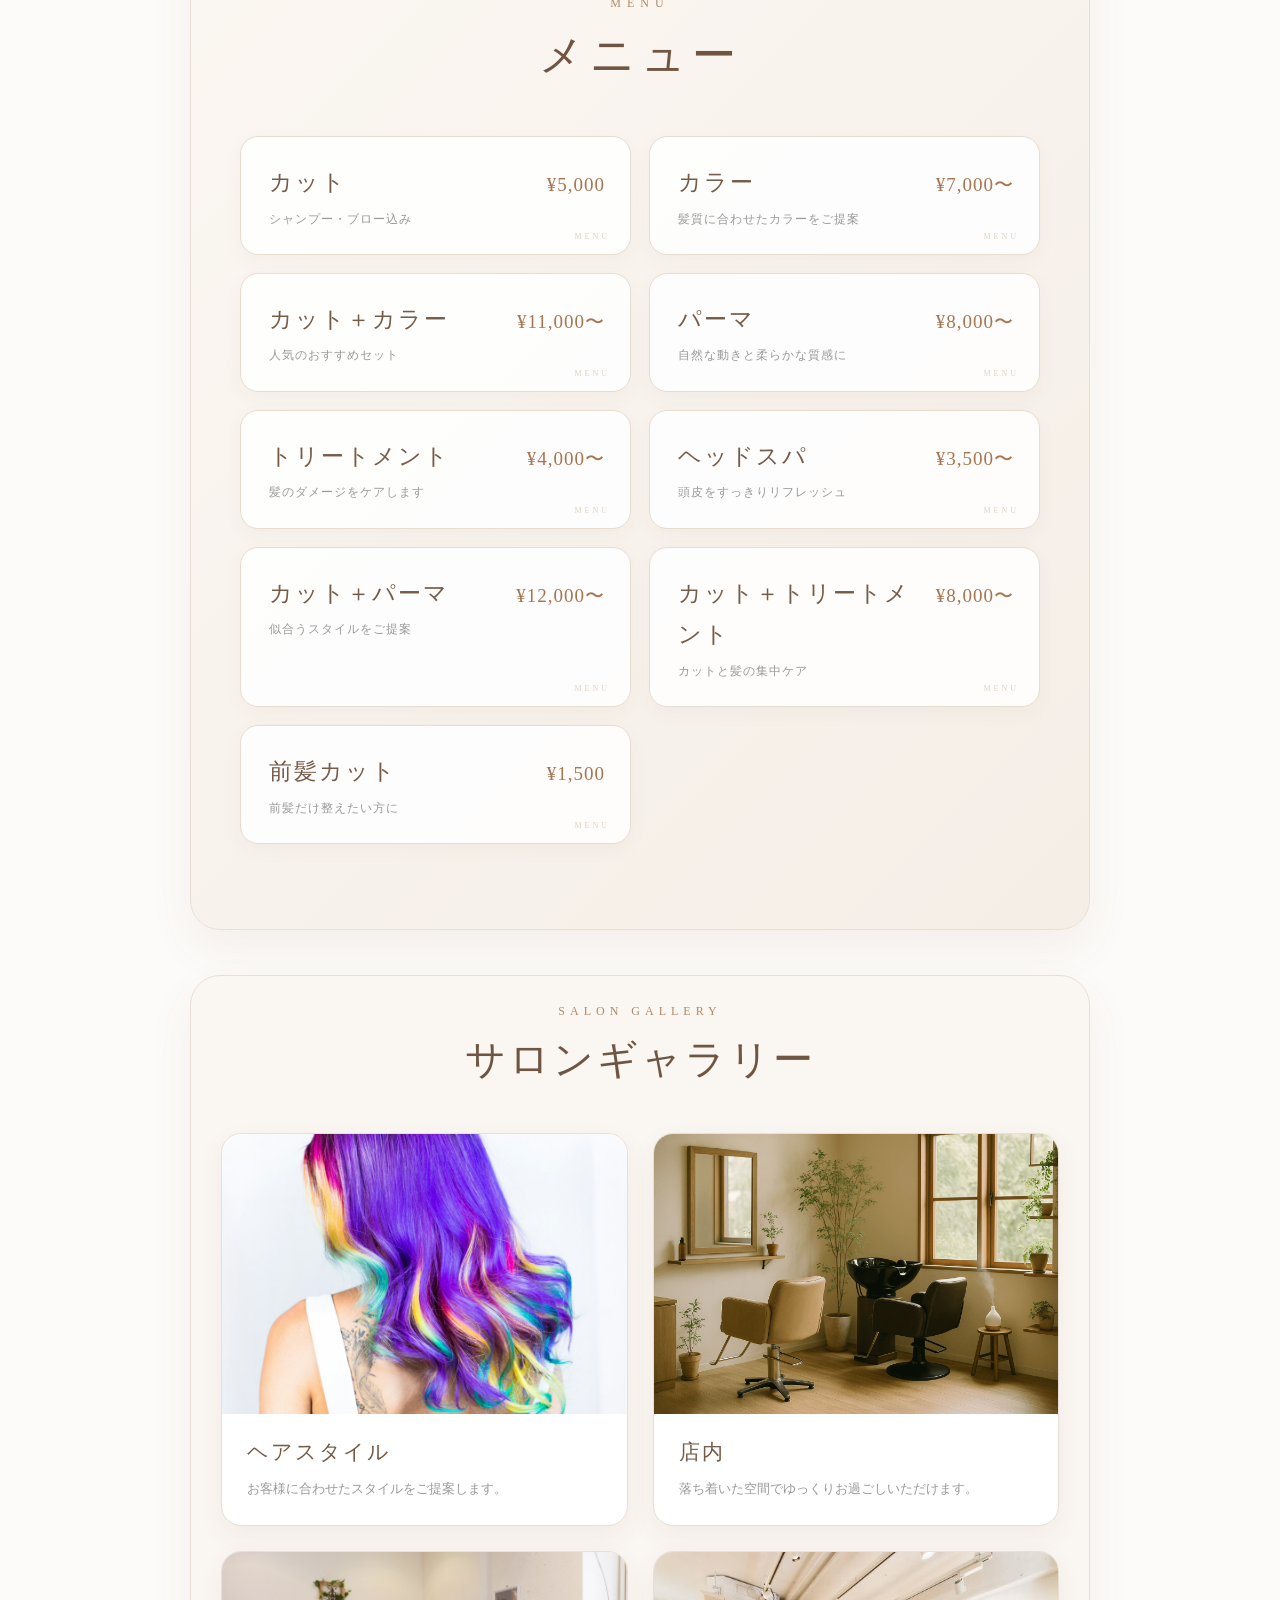
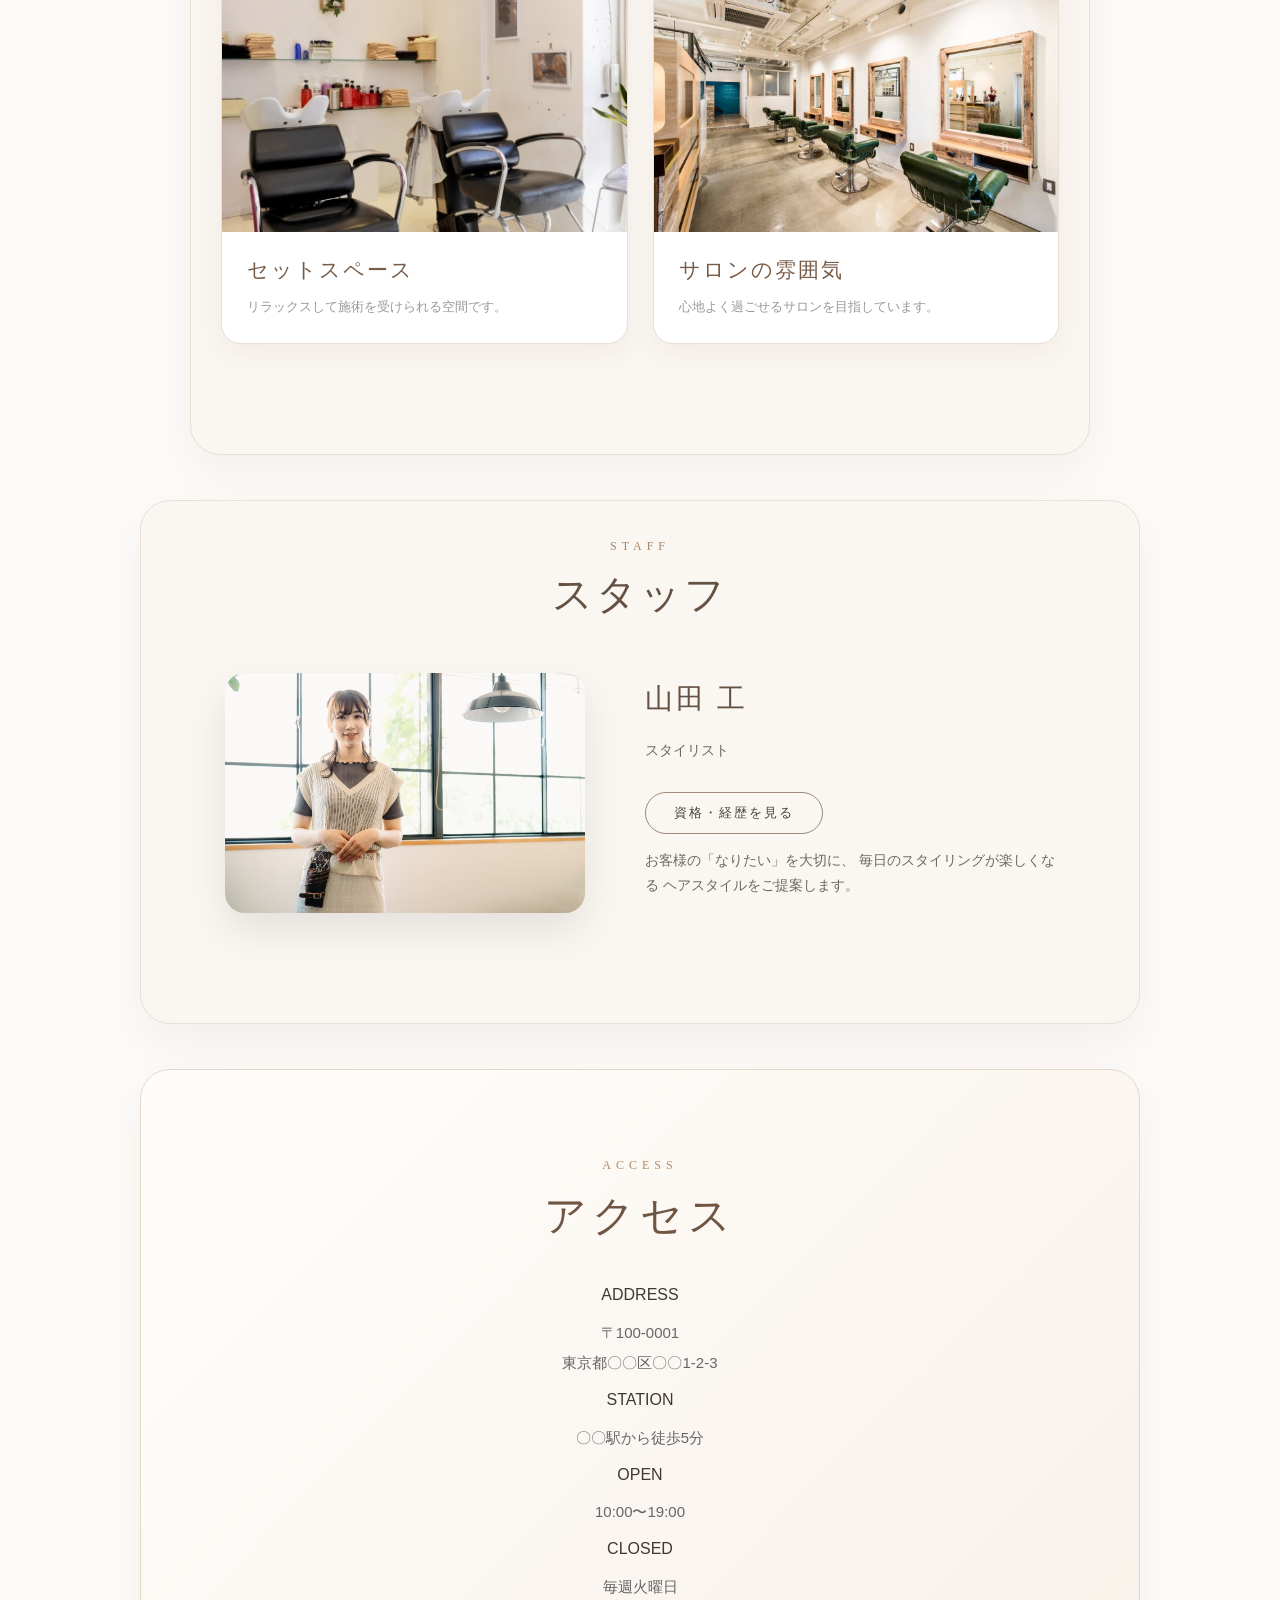
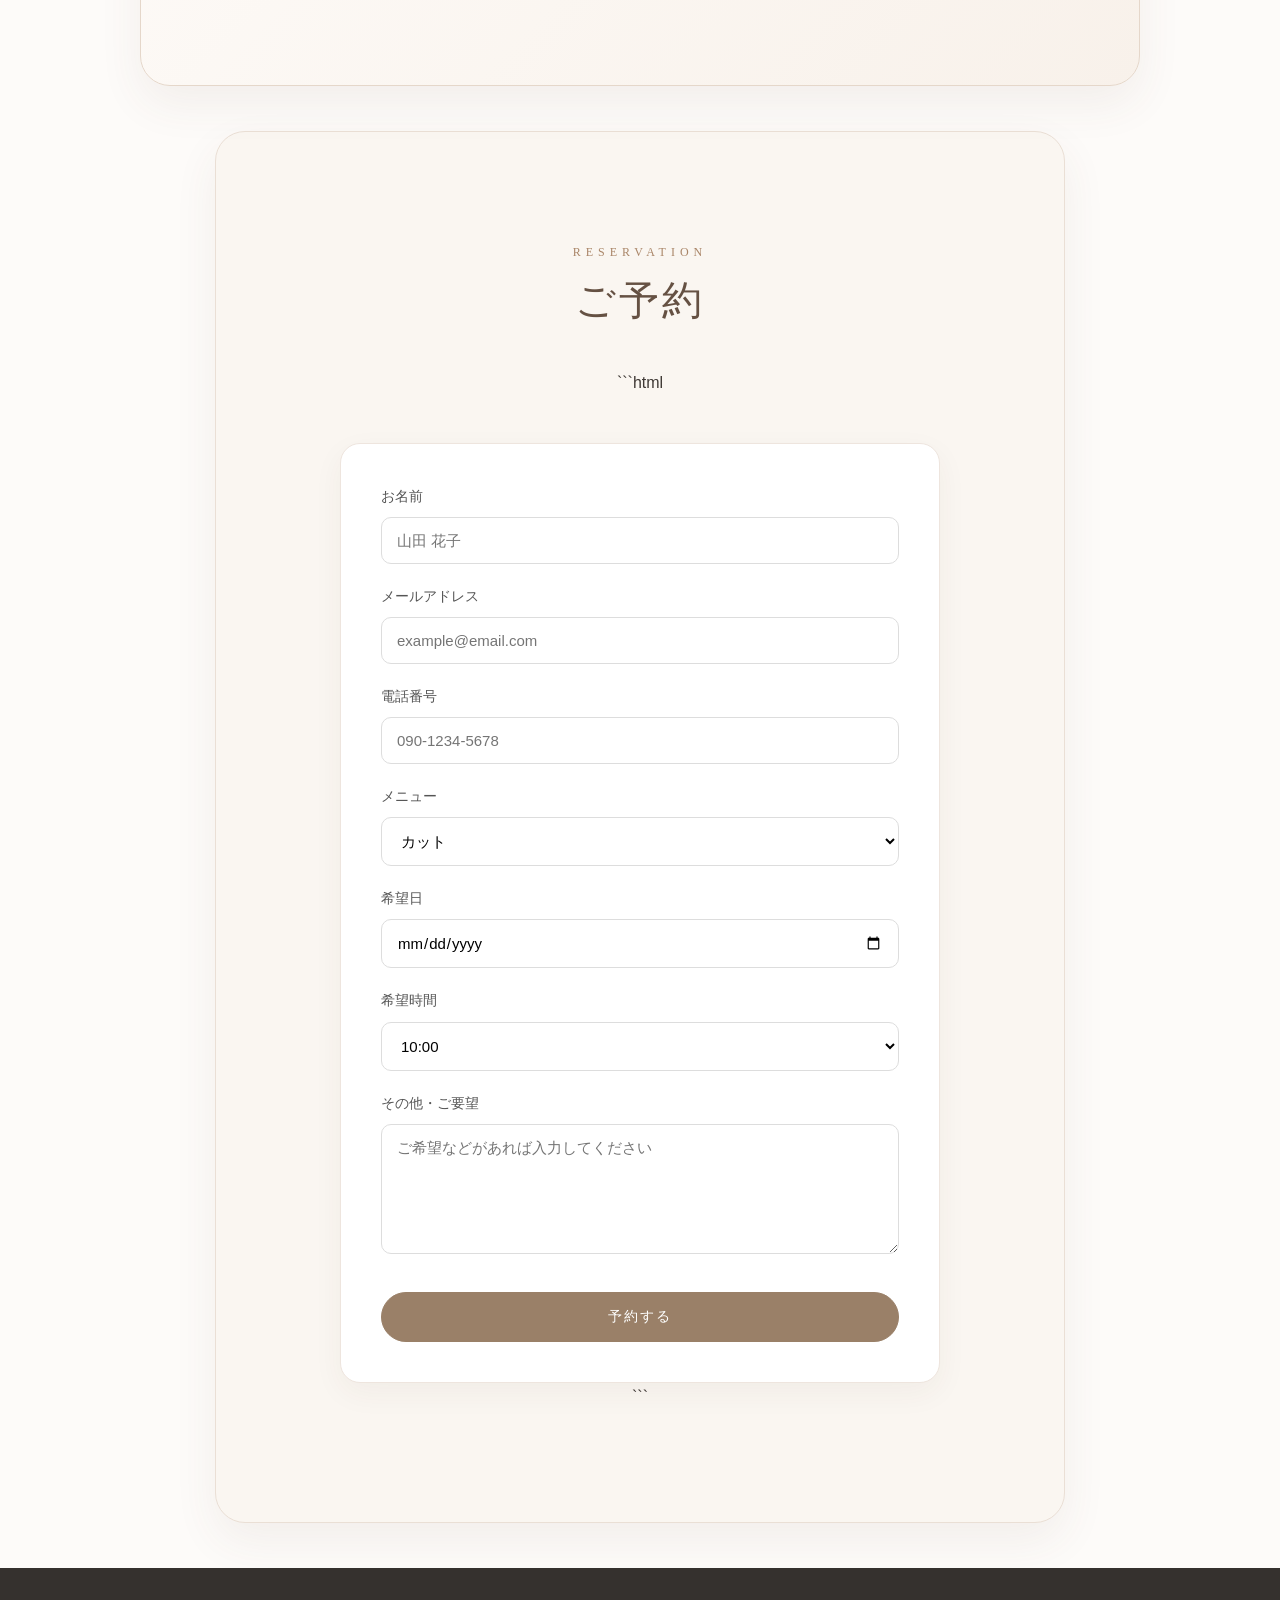
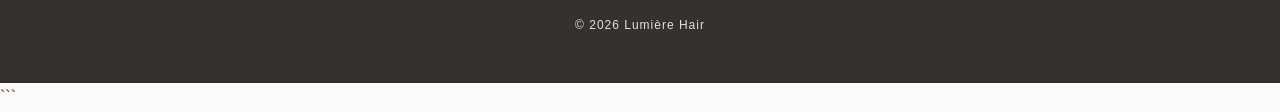
==== commit 4ee3e5ac: "Update index.html" ====
--- a/index.html
+++ b/index.html
@@ -426,119 +426,100 @@
     </h2>
 
 
-  <form
+ ```html
+<form
+
     class="reservation-form"
     action="https://formspree.io/f/xnpnyenl"
     method="POST"
 >
-<input type="hidden" name="_next" value="http://127.0.0.1:5500/thanks.html">
-        <label>
-            お名前
-
-            <input
-                type="text"
-                id="name"
-                name="name"
-                placeholder="山田 花子"
-            >
-
-        </label>
-
-
-        <label>
-            メールアドレス
-
-            <input
-                type="email"
-                name="email"
-                placeholder="example@email.com"
-            >
-
-        </label>
-
-
-        <label>
-            電話番号
-
-            <input
-                type="tel"
-                name="tel"
-                placeholder="090-1234-5678"
-            >
-
-        </label>
-
-
-        <label>
-            メニュー
-
-            <select
-                id="reservation-menu"
-                name="menu"
-            >
-
-                <option>カット</option>
-                <option>カラー</option>
-                <option>カット＋カラー</option>
-                <option>パーマ</option>
-                <option>トリートメント</option>
-                <option>ヘッドスパ</option>
-                <option>カット＋パーマ</option>
-                <option>カット＋トリートメント</option>
-                <option>前髪カット</option>
-
-            </select>
-
-        </label>
-
-
-        <label>
-            希望日
-
-            <input
-                type="date"
-                id="date"
-                name="date"
-            >
-
-        </label>
-
-
-        <label>
-            希望時間
-
-            <select name="time">
-
-                <option>10:00</option>
-                <option>11:00</option>
-                <option>12:00</option>
-                <option>13:00</option>
-                <option>14:00</option>
-                <option>15:00</option>
-                <option>16:00</option>
-                <option>17:00</option>
-                <option>18:00</option>
-
-            </select>
-
-        </label>
-
-
-        <label>
-            その他・ご要望
-
-            <textarea
-                name="message"
-                placeholder="ご希望などがあれば入力してください"
-            ></textarea>
-
-        </label>
-
-
-       <button type="submit">
-    予約する
-</button>
-    </form>
+
+    <input
+        type="hidden"
+        name="_next"
+        value="https://thurry.github.io/lumiere-hair/thanks.html"
+    >
+
+    <label>
+        お名前
+        <input
+            type="text"
+            name="name"
+            placeholder="山田 花子"
+        >
+    </label>
+
+    <label>
+        メールアドレス
+        <input
+            type="email"
+            name="email"
+            placeholder="example@email.com"
+        >
+    </label>
+
+    <label>
+        電話番号
+        <input
+            type="tel"
+            name="tel"
+            placeholder="090-1234-5678"
+        >
+    </label>
+
+    <label>
+        メニュー
+        <select name="menu">
+            <option>カット</option>
+            <option>カラー</option>
+            <option>カット＋カラー</option>
+            <option>パーマ</option>
+            <option>トリートメント</option>
+            <option>ヘッドスパ</option>
+            <option>カット＋パーマ</option>
+            <option>カット＋トリートメント</option>
+            <option>前髪カット</option>
+        </select>
+    </label>
+
+    <label>
+        希望日
+        <input
+            type="date"
+            name="date"
+        >
+    </label>
+
+    <label>
+        希望時間
+        <select name="time">
+            <option>10:00</option>
+            <option>11:00</option>
+            <option>12:00</option>
+            <option>13:00</option>
+            <option>14:00</option>
+            <option>15:00</option>
+            <option>16:00</option>
+            <option>17:00</option>
+            <option>18:00</option>
+        </select>
+    </label>
+
+    <label>
+        その他・ご要望
+        <textarea
+            name="message"
+            placeholder="ご希望などがあれば入力してください"
+        ></textarea>
+    </label>
+
+    <button type="submit">
+        予約する
+    </button>
+
+</form>
+```
+
 
 </section>
 
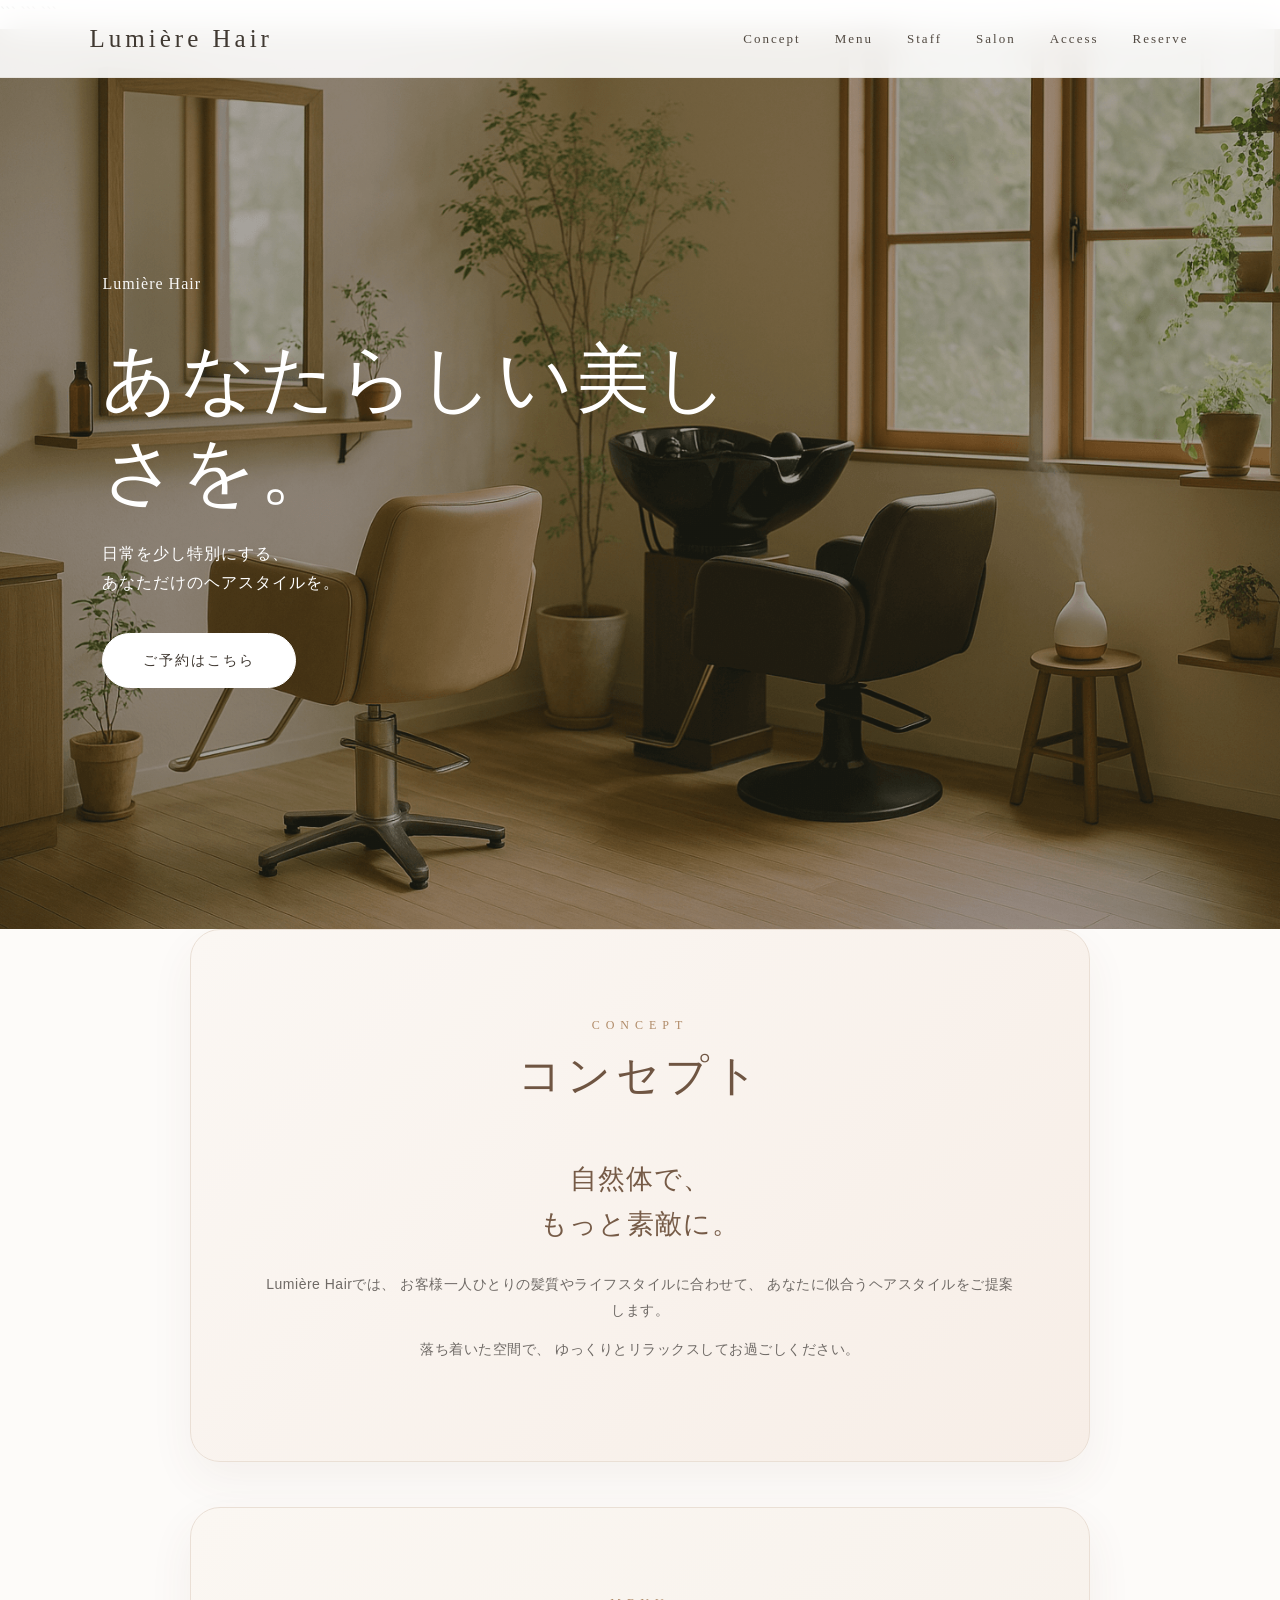
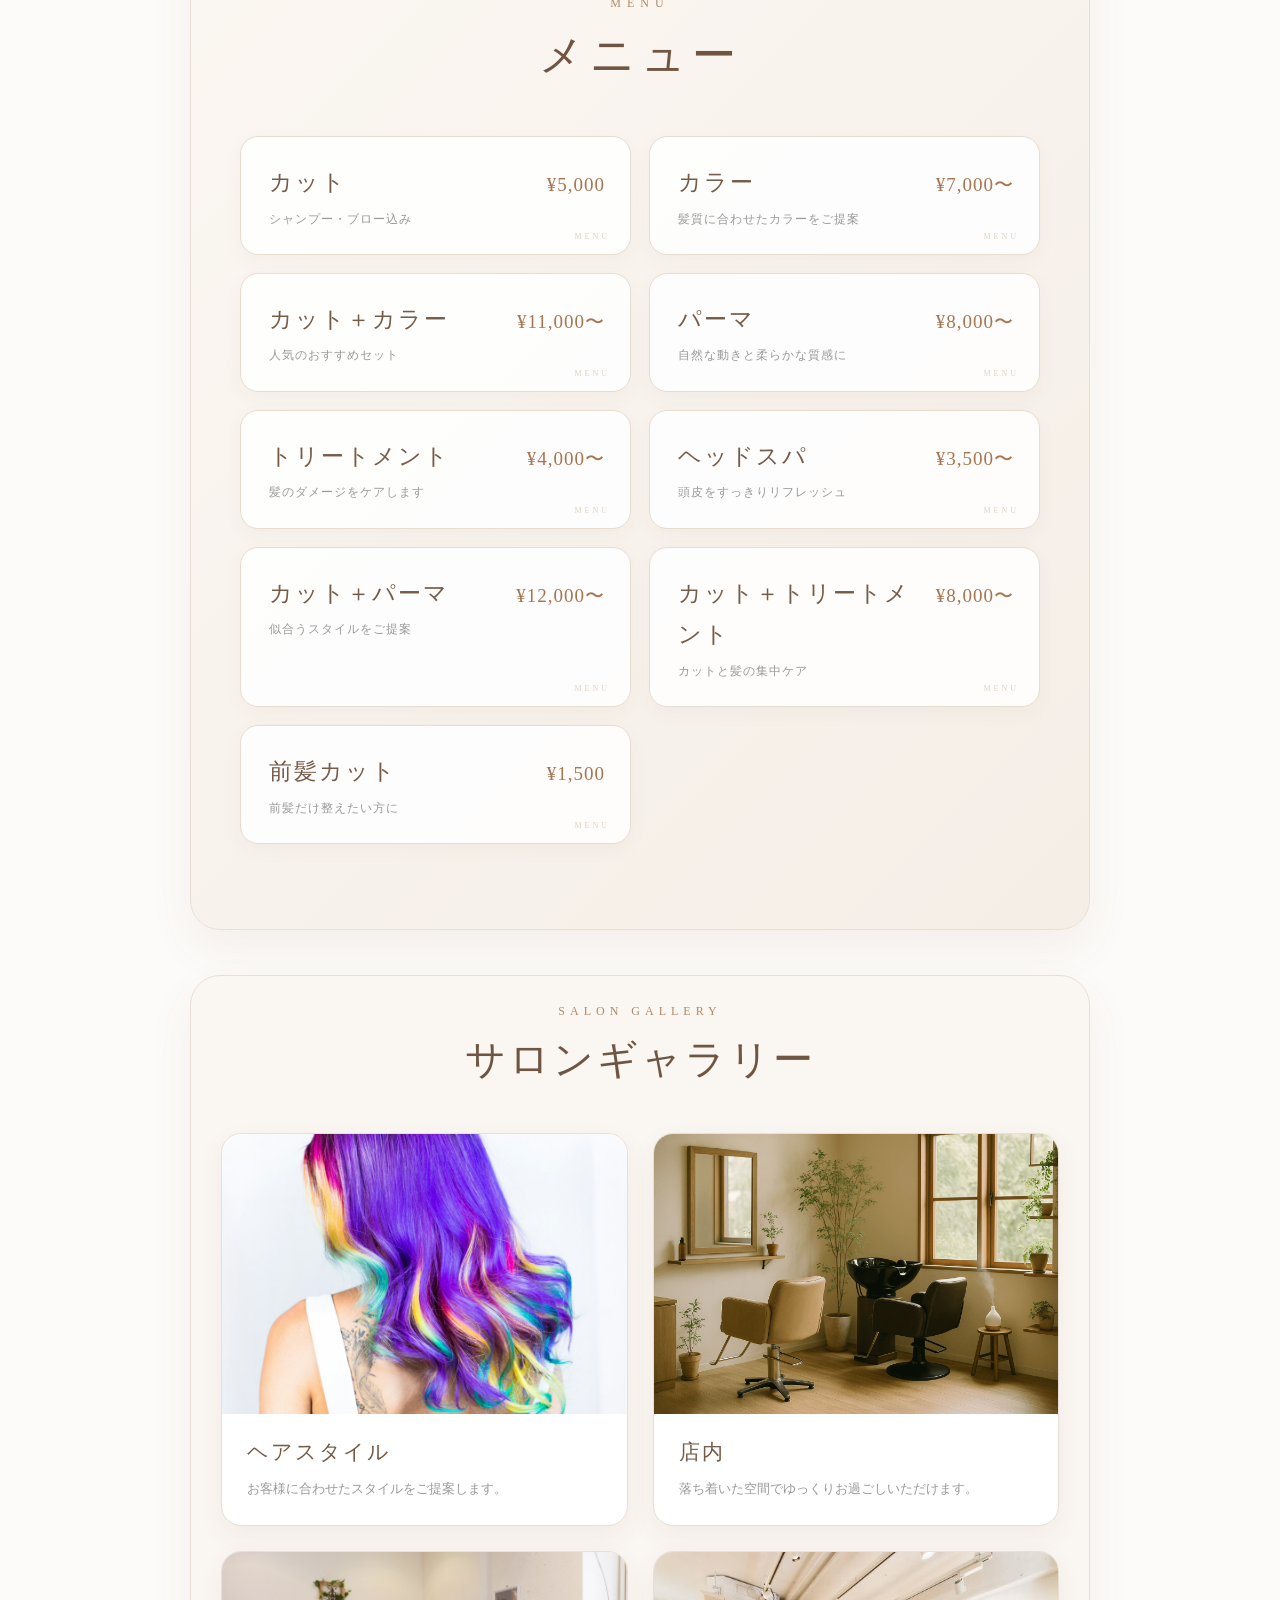
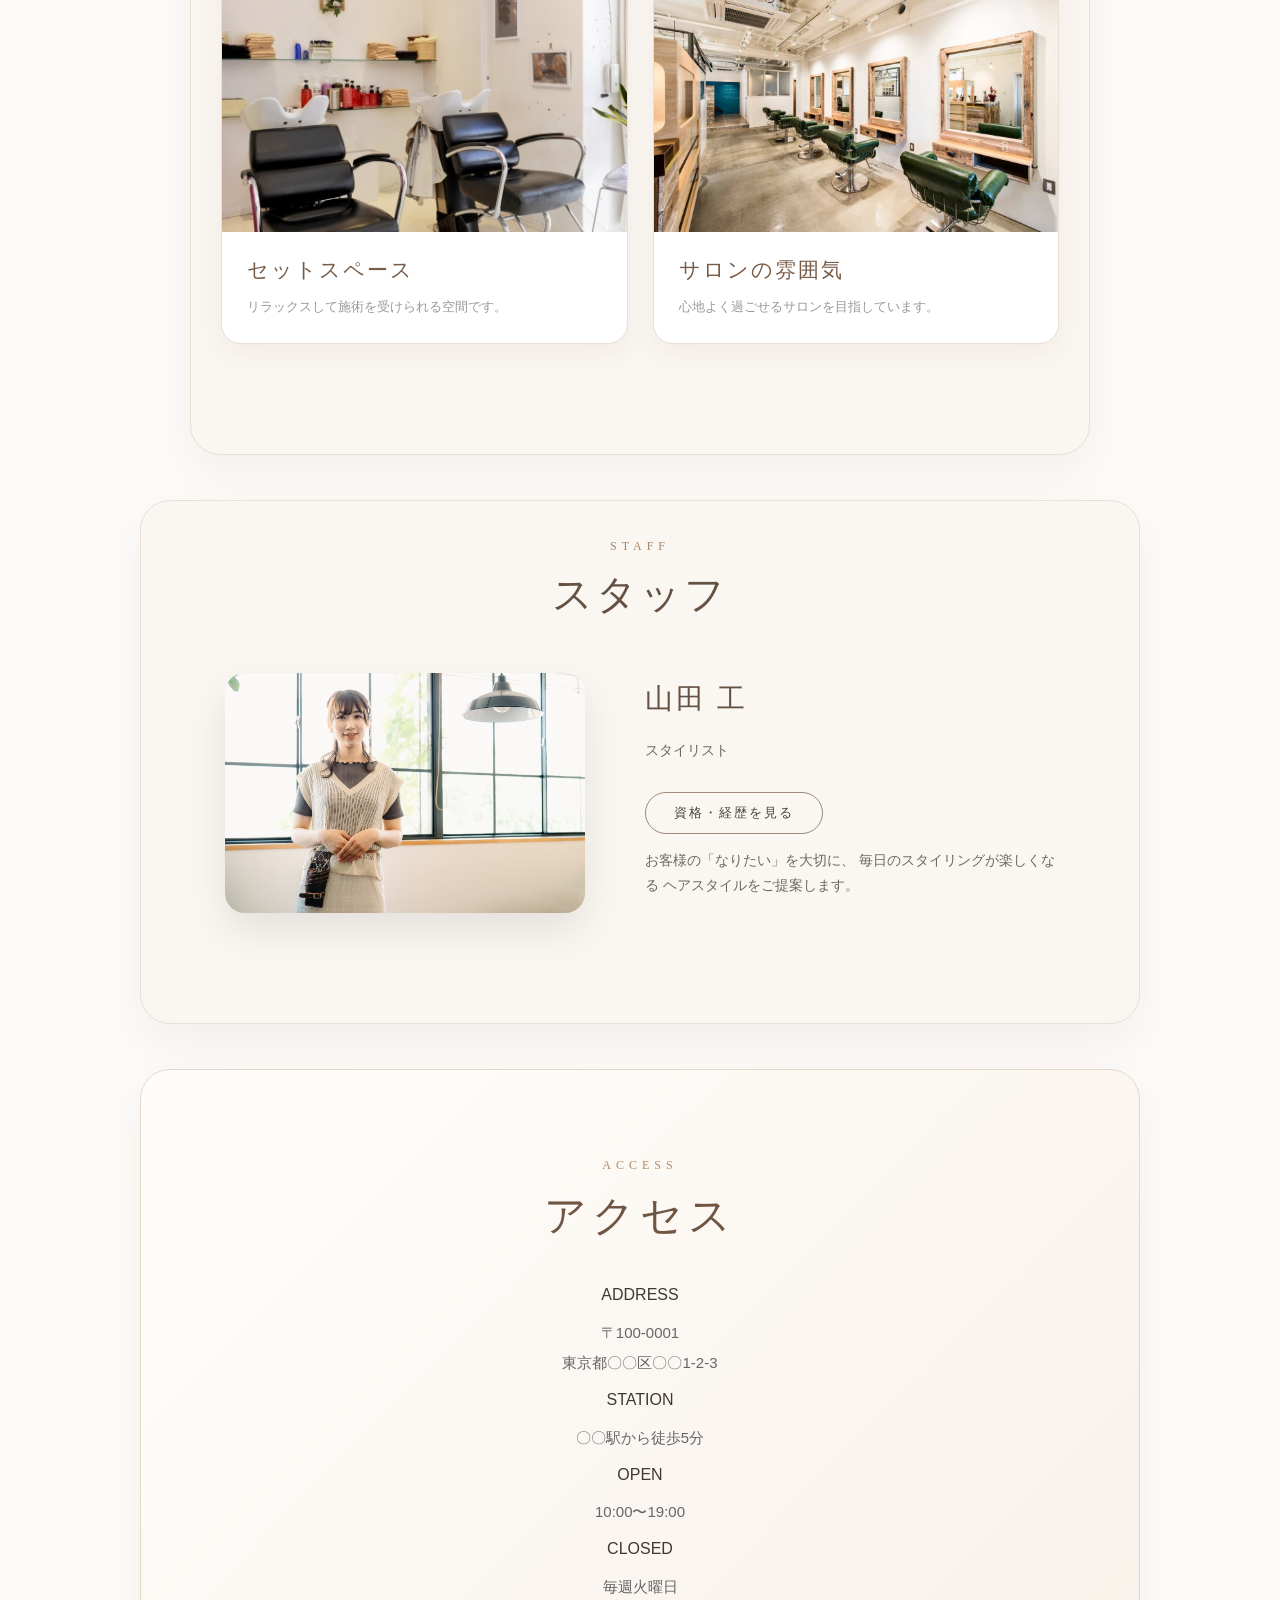
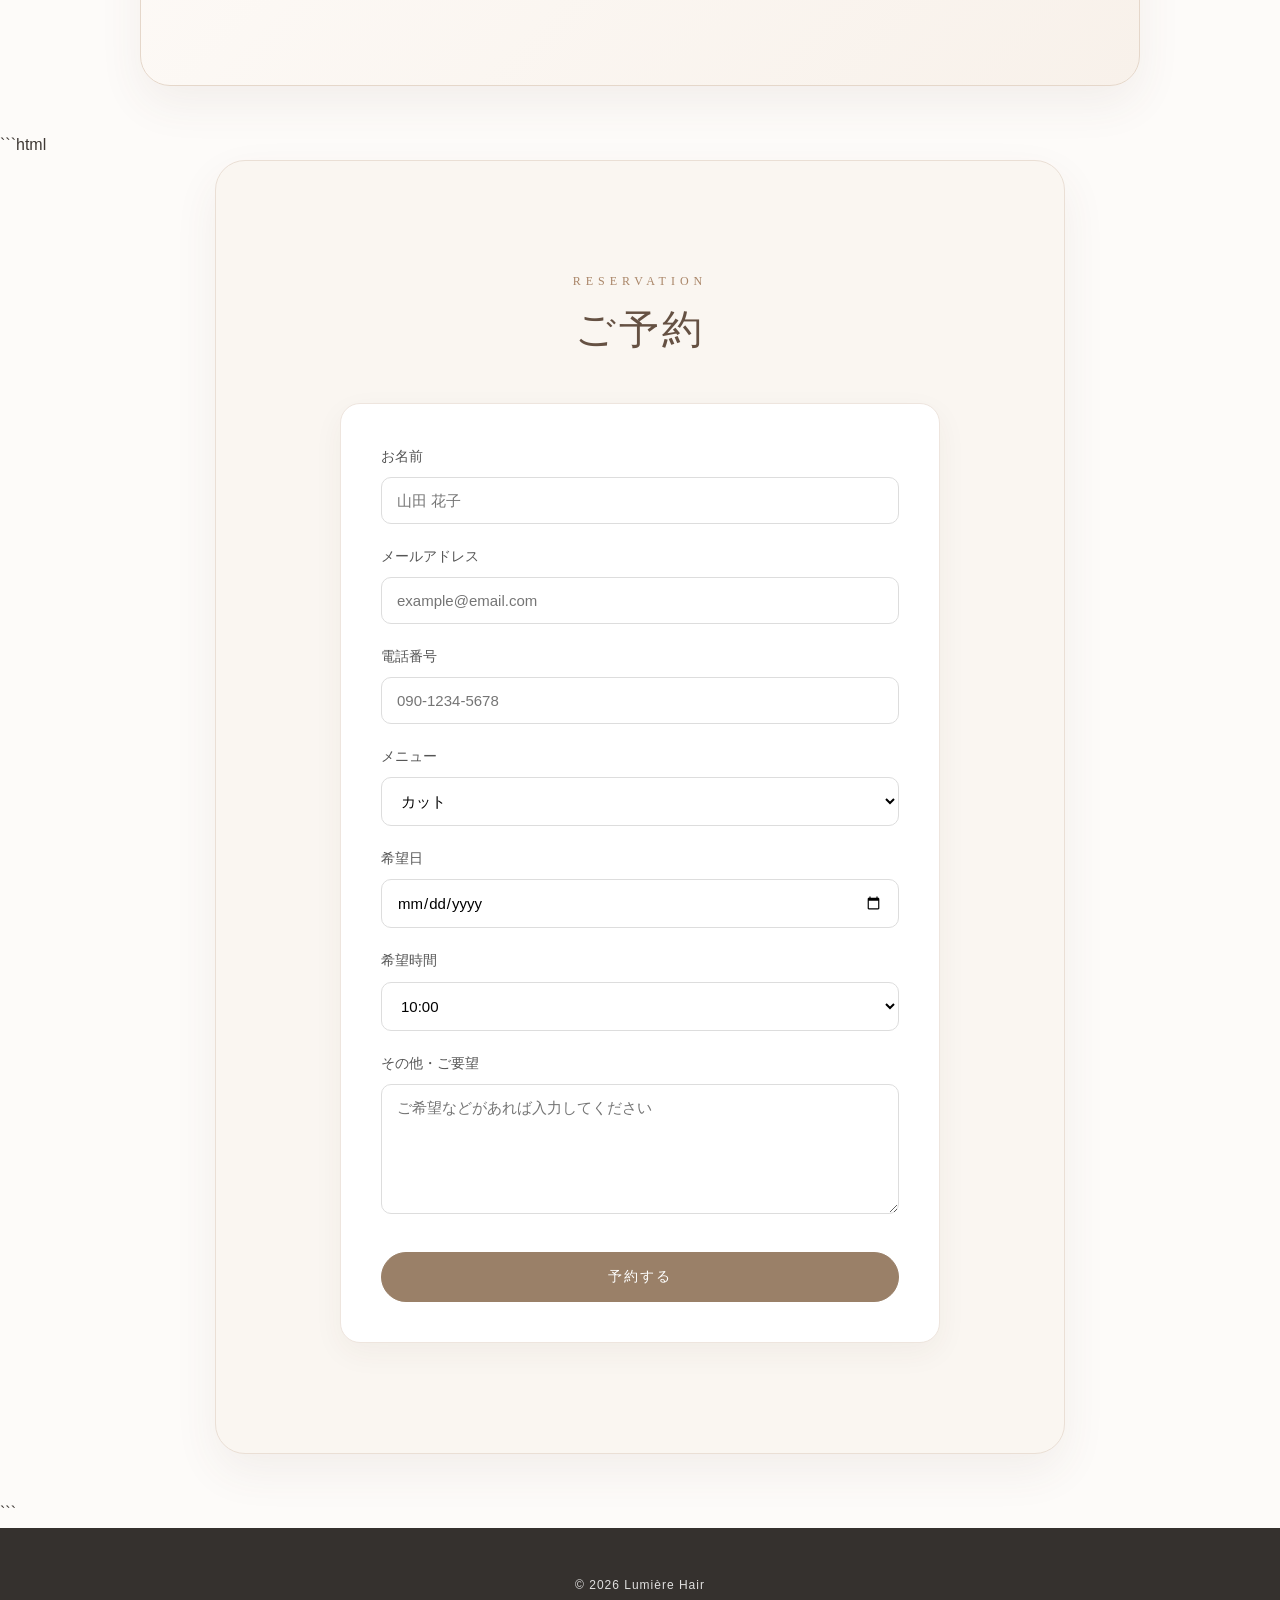
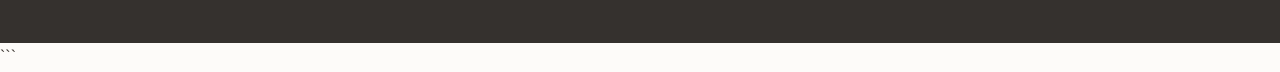
==== commit 6261b14d: "Update index.html" ====
--- a/index.html
+++ b/index.html
@@ -411,6 +411,7 @@
 </section>
 
 
+```html
 <!-- =========================
      予約フォーム
 ========================= -->
@@ -425,103 +426,185 @@
         ご予約
     </h2>
 
-
- ```html
-<form
-
-    class="reservation-form"
-    action="https://formspree.io/f/xnpnyenl"
-    method="POST"
->
-
-    <input
-        type="hidden"
-        name="_next"
-        value="https://thurry.github.io/lumiere-hair/thanks.html"
+    <form
+        id="reservation-form"
+        class="reservation-form"
     >
 
-    <label>
-        お名前
-        <input
-            type="text"
-            name="name"
-            placeholder="山田 花子"
-        >
-    </label>
-
-    <label>
-        メールアドレス
-        <input
-            type="email"
-            name="email"
-            placeholder="example@email.com"
-        >
-    </label>
-
-    <label>
-        電話番号
-        <input
-            type="tel"
-            name="tel"
-            placeholder="090-1234-5678"
-        >
-    </label>
-
-    <label>
-        メニュー
-        <select name="menu">
-            <option>カット</option>
-            <option>カラー</option>
-            <option>カット＋カラー</option>
-            <option>パーマ</option>
-            <option>トリートメント</option>
-            <option>ヘッドスパ</option>
-            <option>カット＋パーマ</option>
-            <option>カット＋トリートメント</option>
-            <option>前髪カット</option>
-        </select>
-    </label>
-
-    <label>
-        希望日
-        <input
-            type="date"
-            name="date"
-        >
-    </label>
-
-    <label>
-        希望時間
-        <select name="time">
-            <option>10:00</option>
-            <option>11:00</option>
-            <option>12:00</option>
-            <option>13:00</option>
-            <option>14:00</option>
-            <option>15:00</option>
-            <option>16:00</option>
-            <option>17:00</option>
-            <option>18:00</option>
-        </select>
-    </label>
-
-    <label>
-        その他・ご要望
-        <textarea
-            name="message"
-            placeholder="ご希望などがあれば入力してください"
-        ></textarea>
-    </label>
-
-    <button type="submit">
-        予約する
-    </button>
-
-</form>
+        <label>
+            お名前
+
+            <input
+                type="text"
+                id="name"
+                name="name"
+                placeholder="山田 花子"
+                required
+            >
+        </label>
+
+
+        <label>
+            メールアドレス
+
+            <input
+                type="email"
+                name="email"
+                placeholder="example@email.com"
+                required
+            >
+        </label>
+
+
+        <label>
+            電話番号
+
+            <input
+                type="tel"
+                name="tel"
+                placeholder="090-1234-5678"
+            >
+        </label>
+
+
+        <label>
+            メニュー
+
+            <select
+                id="reservation-menu"
+                name="menu"
+            >
+
+                <option>カット</option>
+                <option>カラー</option>
+                <option>カット＋カラー</option>
+                <option>パーマ</option>
+                <option>トリートメント</option>
+                <option>ヘッドスパ</option>
+                <option>カット＋パーマ</option>
+                <option>カット＋トリートメント</option>
+                <option>前髪カット</option>
+
+            </select>
+        </label>
+
+
+        <label>
+            希望日
+
+            <input
+                type="date"
+                id="date"
+                name="date"
+                required
+            >
+        </label>
+
+
+        <label>
+            希望時間
+
+            <select name="time">
+
+                <option>10:00</option>
+                <option>11:00</option>
+                <option>12:00</option>
+                <option>13:00</option>
+                <option>14:00</option>
+                <option>15:00</option>
+                <option>16:00</option>
+                <option>17:00</option>
+                <option>18:00</option>
+
+            </select>
+
+        </label>
+
+
+        <label>
+            その他・ご要望
+
+            <textarea
+                name="message"
+                placeholder="ご希望などがあれば入力してください"
+            ></textarea>
+
+        </label>
+
+
+        <button type="submit">
+            予約する
+        </button>
+
+    </form>
+
+</section>
+
+
+<!-- =========================
+     JavaScript
+========================= -->
+
+<script>
+
+document.getElementById("reservation-form").addEventListener("submit", async function(event) {
+
+    // 通常のフォーム送信を止める
+    event.preventDefault();
+
+    // 送信ボタン
+    const button = this.querySelector("button[type='submit']");
+
+    // 送信中表示
+    button.disabled = true;
+    button.textContent = "送信中...";
+
+    // フォームのデータを取得
+    const formData = new FormData(this);
+
+    try {
+
+        // Formspreeへ送信
+        const response = await fetch(
+            "https://formspree.io/f/xnpnyenl",
+            {
+                method: "POST",
+                body: formData,
+                headers: {
+                    "Accept": "application/json"
+                }
+            }
+        );
+
+        // 送信成功
+        if (response.ok) {
+
+            // thanks.htmlへ移動
+            window.location.href =
+                "https://thurry.github.io/lumiere-hair/thanks.html";
+
+        } else {
+
+            // Formspree側でエラー
+            alert("送信に失敗しました。もう一度お試しください。");
+
+            button.disabled = false;
+            button.textContent = "予約する";
+        }
+
+    } catch (error) {
+
+        // 通信エラー
+        alert("通信エラーが発生しました。もう一度お試しください。");
+
+        button.disabled = false;
+        button.textContent = "予約する";
+    }
+
+});
+
+</script>
 ```
-
-
-</section>
 
 
 <!-- =========================
